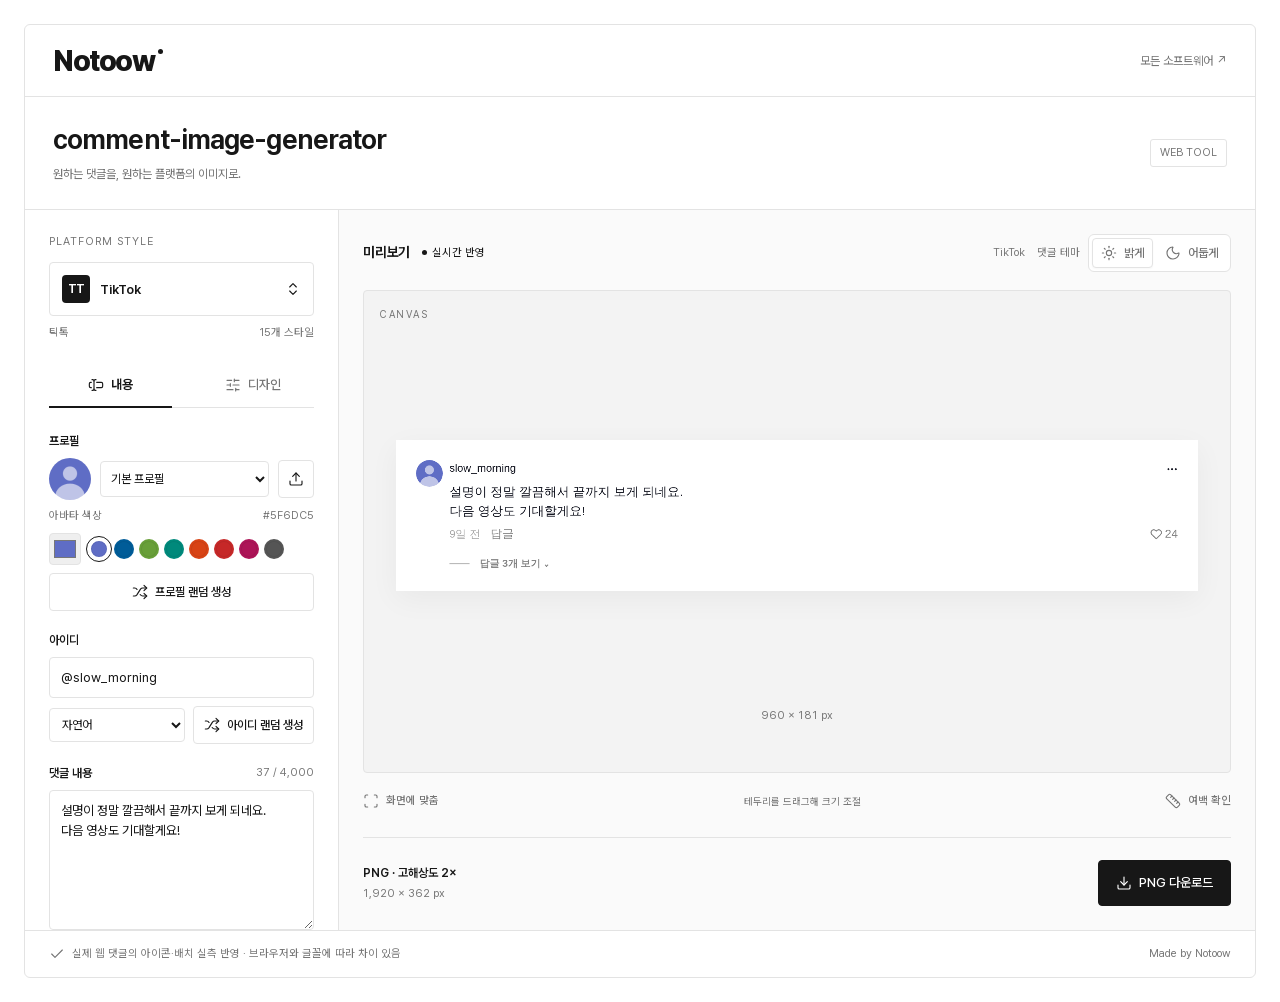
==== index.html @ 03298fcf "Square comment corners and stop reply thread tail" ====
<!doctype html>
<html lang="ko">
<head>
<meta charset="utf-8">
<meta name="viewport" content="width=device-width,initial-scale=1">
<meta name="description" content="유튜브, 인스타그램, 틱톡, Reddit, 바이두 티에바 등 15개 플랫폼 스타일로 댓글 이미지를 만들고 투명 PNG로 저장하세요.">
<meta name="theme-color" content="#ffffff">
<meta http-equiv="Content-Security-Policy" content="default-src 'self'; script-src 'self'; style-src 'self' 'unsafe-inline'; img-src 'self' data: blob:; font-src 'self'; connect-src 'self'; object-src 'none'; base-uri 'self'; form-action 'none'">
<title>comment-image-generator — Notoow 댓글 이미지 생성기</title>
<link rel="canonical" href="https://notoow.github.io/comment-image-generator/">
<meta property="og:type" content="website">
<meta property="og:site_name" content="Notoow">
<meta property="og:locale" content="ko_KR">
<meta property="og:title" content="Comment Image Generator — Notoow">
<meta property="og:description" content="15개 플랫폼 스타일의 댓글 이미지. 실시간 편집과 투명 PNG 저장.">
<meta property="og:url" content="https://notoow.github.io/comment-image-generator/">
<meta property="og:image" content="https://notoow.github.io/comment-image-generator/assets/og-image.png">
<meta property="og:image:width" content="1731">
<meta property="og:image:height" content="909">
<meta property="og:image:type" content="image/png">
<meta property="og:image:alt" content="Notoow Comment Image Generator — 댓글을 이미지로, 간편하게">
<meta name="twitter:card" content="summary_large_image">
<meta name="twitter:title" content="Comment Image Generator — Notoow">
<meta name="twitter:description" content="15개 플랫폼 스타일의 댓글 이미지. 실시간 편집과 투명 PNG 저장.">
<meta name="twitter:image" content="https://notoow.github.io/comment-image-generator/assets/og-image.png">
<link rel="icon" href="assets/favicon.png" type="image/png">
<link rel="preload" href="assets/PretendardVariable.woff2" as="font" type="font/woff2" crossorigin>
<link rel="stylesheet" href="styles.css?v=20261117-square-corners-reply-tail-v1">
<script src="assets/vendor/lucide-1.17.0.js" defer></script>
<script src="assets/vendor/html-to-image-1.11.13.js" defer></script>
<script src="native-icons.js?v=20261111-threaded-replies-v4" defer></script>
<script src="capture-icons.js?v=20261111-threaded-replies-v4" defer></script>
<script src="native-templates.js?v=20261117-square-corners-reply-tail-v1" defer></script>
<script src="random-generators.js?v=20261111-threaded-replies-v4" defer></script>
<script src="resize-controller.js?v=20261117-square-corners-reply-tail-v1" defer></script>
<script src="app.js?v=20261117-square-corners-reply-tail-v1" defer></script>
  <meta property="og:image:secure_url" content="https://notoow.github.io/comment-image-generator/assets/og-image.png">
</head>
<body>
<a class="skip-link" href="#editor-main">편집기로 이동</a>
<div id="comment-image-generator" aria-label="Notoow comment-image-generator">
  <section id="editor-main" aria-label="댓글 이미지 생성기">
    <div class="cs-app" aria-label="Notoow 워크스페이스 디자인">
      <header class="cs-top">
        <a class="cs-wordmark" href="https://notoow.com/ko/" aria-label="Notoow 홈페이지">Notoow</a>
        <a class="cs-software" href="https://notoow.com/ko/software/">모든 소프트웨어 ↗</a>
      </header>
      <div class="cs-project"><div><h1>comment-image-generator</h1><p>원하는 댓글을, 원하는 플랫폼의 이미지로.</p></div><span class="cs-badge">WEB TOOL</span></div>
      <div class="cs-work">
        <aside class="cs-controls" aria-label="댓글 편집 설정">
          <div class="cs-control-nav">
            <div class="cs-kicker">PLATFORM STYLE</div>
            <button type="button" class="cs-platform-select cursor-interaction" data-open-platform aria-haspopup="dialog"><span class="cs-selected-platform"><span class="cs-platform-symbol" data-selected-symbol>TT</span><span data-selected-name>TikTok</span></span><i data-lucide="chevrons-up-down" aria-hidden="true"></i></button>
            <div class="cs-platform-meta"><span data-selected-local>틱톡</span><span>15개 스타일</span></div>
            <div class="cs-tabs" role="group" aria-label="설정 종류"><button type="button" class="cursor-interaction" data-panel-button="content" aria-pressed="true"><i data-lucide="text-cursor-input" aria-hidden="true"></i>내용</button><button type="button" class="cursor-interaction" data-panel-button="design" aria-pressed="false"><i data-lucide="sliders-horizontal" aria-hidden="true"></i>디자인</button></div>
          </div>
          <div class="cs-control-body">
            <div class="cs-panel" data-panel="content">
              <div class="cs-field" data-avatar-field><span class="cs-field-title">프로필</span><div class="cs-avatar-row"><canvas class="cs-avatar-mini" width="84" height="84" aria-label="선택한 프로필"></canvas><select data-key="avatarMode" aria-label="프로필 스타일"><option value="default">기본 프로필</option><option value="random">랜덤 프로필</option><option value="initials">이니셜</option><option value="original">업로드한 사진</option><option value="mosaic">모자이크</option><option value="blur">블러</option></select><button type="button" class="cs-icon-button cursor-interaction" data-upload aria-label="프로필 사진 업로드"><i data-lucide="upload" aria-hidden="true"></i></button><input type="file" data-file accept="image/*" hidden></div><div class="cs-avatar-colors"><div class="cs-color-label"><label for="avatar-color">아바타 색상</label><span data-avatar-color-value>#5F6DC5</span></div><div class="cs-color-options"><input id="avatar-color" type="color" data-key="avatarColor" value="#5f6dc5" aria-label="아바타 색상 직접 선택"><div class="cs-color-swatches" role="group" aria-label="아바타 색상"><button type="button" data-avatar-color="#5f6dc5" style="--avatar-swatch:#5f6dc5" aria-label="보라 아바타" aria-pressed="false"></button><button type="button" data-avatar-color="#005c98" style="--avatar-swatch:#005c98" aria-label="파랑 아바타" aria-pressed="false"></button><button type="button" data-avatar-color="#689f38" style="--avatar-swatch:#689f38" aria-label="초록 아바타" aria-pressed="false"></button><button type="button" data-avatar-color="#00897b" style="--avatar-swatch:#00897b" aria-label="청록 아바타" aria-pressed="false"></button><button type="button" data-avatar-color="#d84315" style="--avatar-swatch:#d84315" aria-label="주황 아바타" aria-pressed="false"></button><button type="button" data-avatar-color="#c62828" style="--avatar-swatch:#c62828" aria-label="빨강 아바타" aria-pressed="false"></button><button type="button" data-avatar-color="#ad1457" style="--avatar-swatch:#ad1457" aria-label="분홍 아바타" aria-pressed="false"></button><button type="button" data-avatar-color="#555555" style="--avatar-swatch:#555555" aria-label="회색 아바타" aria-pressed="false"></button></div></div><label class="cs-field" data-initials-field hidden><span class="cs-field-title">이니셜</span><input data-key="avatarText" value="KS" maxlength="3" autocomplete="off" aria-label="아바타 이니셜"></label></div><button type="button" class="cs-generate-button cursor-interaction" data-random-avatar><i data-lucide="shuffle" aria-hidden="true"></i>프로필 랜덤 생성</button></div>
              <div class="cs-field"><label class="cs-field-title" for="comment-handle">아이디</label><input id="comment-handle" data-key="handle" value="@slow_morning" maxlength="60" autocomplete="off"><div class="cs-name-generator"><select data-key="nameStyle" aria-label="랜덤 아이디 종류"><option value="color">색상</option><option value="food">음식</option><option value="phrase" selected>자연어</option><option value="alphabet">알파벳 조합</option></select><button type="button" class="cs-generate-button cursor-interaction" data-random-name><i data-lucide="shuffle" aria-hidden="true"></i>아이디 랜덤 생성</button></div></div>
              <label class="cs-field cs-text-field"><span class="cs-field-title">댓글 내용 <output data-count>0 / 4,000</output></span><textarea data-key="text" rows="4" maxlength="4000" spellcheck="false">설명이 정말 깔끔해서 끝까지 보게 되네요.
다음 영상도 기대할게요!</textarea></label>
              <section class="cs-field" data-replies-editor hidden aria-label="답글 목록"><div class="cs-field-title cs-replies-heading"><span>대댓글 <small data-reply-count>0 / 20</small></span><button type="button" data-add-reply>+ 답글 추가</button></div><p class="cs-reply-empty" data-reply-empty>대댓글이 없습니다. 필요하면 답글을 추가하세요.</p><div data-reply-list></div></section>
              <details class="cs-field cs-visibility-editor" data-visibility-editor hidden aria-label="캔버스 요소 표시 설정"><summary class="cs-field-title">요소 가시성</summary><p class="cs-help">요소별로 미리보기와 저장 이미지의 표시 여부를 설정합니다.</p><div class="cs-visibility-list" data-visibility-list></div></details>
              <label class="cs-field" data-youtube-only hidden><span class="cs-field-title">유튜브 긴 댓글</span><select data-key="youtubeMode" aria-label="유튜브 댓글 펼침 상태"><option value="collapsed">접힌 상태 · 4줄</option><option value="expanded">펼친 상태</option></select><span class="cs-help">미리보기의 자세히 알아보기·간략히를 눌러도 바뀝니다.</span></label>
              <label class="cs-field" data-tieba-only hidden><span class="cs-field-title">바이두 댓글 형태</span><select data-key="tiebaMode" aria-label="바이두 댓글 형태"><option value="floor">본문 댓글 · 楼层</option><option value="nested">대댓글 · 楼中楼</option></select></label>
              <label class="cs-field" data-region-field hidden><span class="cs-field-title">지역 · IP 위치 (선택)</span><input data-key="region" value="" maxlength="20" placeholder="예: 安徽" autocomplete="off"></label>
              <div class="cs-field cs-date-field"><label class="cs-field-title" for="comment-date">작성 시점 <output data-date-value>9일 전</output></label><input id="comment-date" data-key="date" value="9일 전" maxlength="30" autocomplete="off"><input data-date-slider type="range" min="0" max="74" step="1" value="32" aria-label="작성 시점 선택" aria-valuetext="9일 전"><div class="cs-help cs-date-labels"><span>방금</span><span>시간 · 일 · 개월 · 년</span><span>10년 전</span></div></div>
              <div class="cs-pair" data-reaction-fields><label class="cs-field" data-likes-field><span class="cs-field-title" data-likes-label>좋아요</span><input data-key="likes" type="number" value="24" min="0" max="99999"></label><label class="cs-field" data-replies-field><span class="cs-field-title">답글</span><input data-key="replies" type="number" value="3" min="0" max="99999"></label></div>
              <label class="cs-field" data-board-field hidden><span class="cs-field-title">글 번호</span><input data-key="postNumber" type="number" value="123456" min="1" max="999999999"></label>
              <label class="cs-field" data-futaba-only hidden><span class="cs-field-title">답글 순번</span><input data-key="replyIndex" type="number" value="1" min="1" max="999999"></label>
              <label class="cs-field" data-fivech-only hidden><span class="cs-field-title">5ch 작성자 ID</span><input data-key="boardId" value="aB3cD4eF0" maxlength="30" autocomplete="off"></label>
            </div>
            <div class="cs-panel" data-panel="design" hidden>

              <div class="cs-field cs-opacity-field"><label class="cs-field"><span class="cs-field-title">배경 불투명도 <output data-opacity>100%</output></span><input data-key="opacity" type="range" min="0" max="100" value="100"></label><label class="cs-check">투명 배경<input data-transparent type="checkbox"></label></div>
              <div class="cs-pair"><label class="cs-field"><span class="cs-field-title">이미지 너비</span><input data-key="width" type="number" min="240" max="1600" step="1" value="960"></label><label class="cs-field"><span class="cs-field-title">글자 크기</span><select data-key="font"><option value="12">12 px</option><option value="14" selected>14 px</option><option value="16">16 px</option><option value="20">20 px</option><option value="24">24 px</option><option value="28">28 px</option><option value="32">32 px</option></select></label></div>
              <div class="cs-height-control"><label class="cs-field"><span class="cs-field-title">이미지 높이</span><input data-key="height" type="number" min="64" max="8000" step="1" placeholder="자동" aria-label="이미지 높이"></label><button type="button" data-auto-height>높이 자동</button></div><div class="cs-spacing"><label class="cs-field"><span class="cs-field-title">위·아래 여백 <output data-padding>24 px</output></span><input data-key="padding" type="range" min="16" max="48" step="4" value="24"></label><span class="cs-help">위와 아래에 같은 여백을 적용합니다.</span><label class="cs-field"><span class="cs-field-title">좌·우 여백 <output data-horizontal>24 px</output></span><input data-key="horizontal" type="range" min="16" max="64" step="4" value="24"></label></div>
              <div class="cs-field cs-radius-editor"><div class="cs-radius-heading"><span class="cs-field-title">모서리 반지름</span><button type="button" class="cs-radius-link" data-radius-link aria-pressed="true" aria-label="모서리 반지름 연결" title="네 모서리 값을 함께 조절"><svg viewBox="0 0 24 24" aria-hidden="true"><path d="M10 13a5 5 0 0 0 7.07 0l3-3a5 5 0 0 0-7.07-7.07l-1.72 1.72"/><path d="M14 11a5 5 0 0 0-7.07 0l-3 3a5 5 0 0 0 7.07 7.07l1.71-1.71"/></svg><span data-radius-link-label>연결됨</span></button></div><div class="cs-radius-grid"><label><span>왼쪽 위</span><div><input type="number" min="0" max="160" step="1" value="0" data-radius-corner="tl" aria-label="왼쪽 위 반지름"><span>px</span></div></label><label><span>오른쪽 위</span><div><input type="number" min="0" max="160" step="1" value="0" data-radius-corner="tr" aria-label="오른쪽 위 반지름"><span>px</span></div></label><label><span>왼쪽 아래</span><div><input type="number" min="0" max="160" step="1" value="0" data-radius-corner="bl" aria-label="왼쪽 아래 반지름"><span>px</span></div></label><label><span>오른쪽 아래</span><div><input type="number" min="0" max="160" step="1" value="0" data-radius-corner="br" aria-label="오른쪽 아래 반지름"><span>px</span></div></label></div><p class="cs-help">캔버스 크기를 바꿔도 반지름은 픽셀 값으로 유지됩니다. 모서리 점을 드래그해도 조절할 수 있습니다.</p></div>
            </div>
          </div>
        </aside>
        <section class="cs-preview" aria-label="이미지 미리보기">
          <div class="cs-preview-heading"><div><h2>미리보기</h2><span class="cs-live">실시간 반영</span></div><div class="cs-preview-tools"><span class="cs-platform-name">TikTok</span><div class="cs-canvas-theme"><span>댓글 테마</span><div class="cs-segment" role="group" aria-label="이미지 테마"><button type="button" class="cursor-interaction" data-theme="light" aria-pressed="true"><i data-lucide="sun" aria-hidden="true"></i>밝게</button><button type="button" class="cursor-interaction" data-theme="dark" aria-pressed="false"><i data-lucide="moon" aria-hidden="true"></i>어둡게</button></div></div></div></div>
          <div class="cs-stage"><span class="cs-stage-label">CANVAS</span><div class="cs-resize-area"><div class="cs-resize-origin" hidden></div><div class="cs-resize-frame" role="group" aria-label="댓글 이미지 크기 조절"><div class="cs-image-wrap"><canvas class="cs-image" aria-label="편집한 댓글 이미지">댓글 이미지 미리보기</canvas><div class="cs-live-comment" hidden></div></div><button type="button" class="cs-resize-handle" data-resize="n" aria-label="위쪽 테두리 크기 조절" title="드래그 또는 방향키로 조절"></button><button type="button" class="cs-resize-handle" data-resize="e" aria-label="오른쪽 테두리 크기 조절" title="드래그 또는 방향키로 조절"></button><button type="button" class="cs-resize-handle" data-resize="s" aria-label="아래쪽 테두리 크기 조절" title="드래그 또는 방향키로 조절"></button><button type="button" class="cs-resize-handle" data-resize="w" aria-label="왼쪽 테두리 크기 조절" title="드래그 또는 방향키로 조절"></button><button type="button" class="cs-resize-handle" data-resize="nw" aria-label="왼쪽 위 테두리 크기 조절" title="드래그 또는 방향키로 조절"></button><button type="button" class="cs-resize-handle" data-resize="ne" aria-label="오른쪽 위 테두리 크기 조절" title="드래그 또는 방향키로 조절"></button><button type="button" class="cs-resize-handle" data-resize="se" aria-label="오른쪽 아래 테두리 크기 조절" title="드래그 또는 방향키로 조절"></button><button type="button" class="cs-resize-handle" data-resize="sw" aria-label="왼쪽 아래 테두리 크기 조절" title="드래그 또는 방향키로 조절"></button><button type="button" class="cs-radius-handle" data-radius-handle="tl" aria-label="왼쪽 위 반지름 드래그"></button><button type="button" class="cs-radius-handle" data-radius-handle="tr" aria-label="오른쪽 위 반지름 드래그"></button><button type="button" class="cs-radius-handle" data-radius-handle="br" aria-label="오른쪽 아래 반지름 드래그"></button><button type="button" class="cs-radius-handle" data-radius-handle="bl" aria-label="왼쪽 아래 반지름 드래그"></button><div class="cs-comment-menu" role="menu" aria-label="댓글 이미지 작업" hidden><button type="button" role="menuitem" data-comment-edit>댓글 내용 편집</button><button type="button" role="menuitem" data-comment-copy>텍스트 복사</button></div><output class="cs-resize-tooltip" aria-live="off"></output></div></div><span class="cs-dimension"><span data-size>960 × 220 px</span></span></div>
          <div class="cs-under-preview"><button type="button" class="cs-guide-toggle" data-fit><i data-lucide="scan" aria-hidden="true"></i>화면에 맞춤</button><span class="cs-resize-hint">테두리를 드래그해 크기 조절</span><button type="button" class="cs-guide-toggle cursor-interaction" data-guide aria-pressed="false"><i data-lucide="ruler" aria-hidden="true"></i>여백 확인</button></div>
          <div class="cs-export"><div><h3>PNG · 고해상도 2×</h3><p data-export-size>1,920 × 440 px</p><button type="button" class="cs-download-fallback" data-show-export hidden>저장용 이미지 보기</button></div><button type="button" class="cs-download cursor-interaction" data-download><i data-lucide="download" aria-hidden="true"></i>PNG 다운로드</button></div>
        </section>
      </div>
      <footer class="cs-bottom"><span class="cs-status" role="status" aria-live="polite"><i data-lucide="check" aria-hidden="true"></i><span data-status>내용을 바꾸면 미리보기에 바로 반영됩니다.</span></span><span>Made by Notoow</span></footer>
      <dialog class="cs-save-dialog" aria-label="PNG 이미지 저장"><div class="cs-save-heading"><h2>PNG 이미지 저장</h2><button type="button" class="cs-icon-button cursor-interaction" data-close-save aria-label="저장 창 닫기"><i data-lucide="x" aria-hidden="true"></i></button></div><img data-save-image alt="저장할 댓글 PNG 이미지"><p>이미지를 우클릭하거나 길게 눌러 저장하세요.</p></dialog>
      <dialog class="cs-platform-dialog" aria-label="플랫폼 스타일 선택"><div class="cs-save-heading"><h2>플랫폼 스타일 선택</h2><button type="button" class="cs-icon-button cursor-interaction" data-close-platform aria-label="플랫폼 선택 닫기"><i data-lucide="x" aria-hidden="true"></i></button></div><div class="cs-platform-groups" data-platform-groups></div></dialog>
    </div>
  </section>
</div>
</body>
</html>
---- styles.css ----
@font-face{font-family:"Pretendard Variable";font-style:normal;font-weight:100 900;font-display:swap;src:url("assets/PretendardVariable.woff2") format("woff2")}
*{box-sizing:border-box}html{color-scheme:light}body{margin:0;padding:24px;background:#fff;font-family:"Pretendard Variable",sans-serif}#comment-image-generator{max-width:1440px;margin:0 auto}button,a,select,input[type=range],input[type=checkbox]{cursor:pointer}button:disabled{cursor:not-allowed}a{color:inherit}button:focus-visible,a:focus-visible,input:focus-visible,select:focus-visible,textarea:focus-visible{outline:2px solid #171717;outline-offset:3px}.skip-link{position:absolute;left:24px;top:-100px;background:#171717;color:#fff;padding:12px;z-index:100}.skip-link:focus{top:12px}

#comment-image-generator .cs-app{color-scheme:light;--cs-bg:#fff;--cs-ink:#171717;--cs-muted:#757575;--cs-line:#e3e3e3;--cs-soft:#fafafa;--cs-stage:#f3f3f3;--cs-dot:#dedede;--cs-accent:#171717;--cs-tint:#f1f1f1;--cs-on-accent:#fff;--cs-radius:4px;--cs-pad:24px;font-family:"Pretendard Variable",Pretendard,"Segoe UI","Malgun Gothic",sans-serif;font-size:13px;line-height:1.5;color:var(--cs-ink);background:var(--cs-bg);border:1px solid var(--cs-line);border-radius:6px;overflow:clip;isolation:isolate}
#comment-image-generator .cs-app *{box-sizing:border-box}
#comment-image-generator .cs-app{display:flex;flex-direction:column;min-height:920px}
#comment-image-generator .cs-app{--cs-check-a:#e7e7e7;--cs-check-b:#f8f8f8}
#comment-image-generator .cs-app[data-image-theme=dark]{--cs-check-a:#303030;--cs-check-b:#3b3b3b}
#comment-image-generator .cs-app .cs-work{flex:1}
#comment-image-generator .cs-app [hidden]{display:none!important}
#comment-image-generator .cs-app button,#comment-image-generator .cs-app input,#comment-image-generator .cs-app select,#comment-image-generator .cs-app textarea{font:inherit;color:inherit}
#comment-image-generator .cs-app button{display:inline-flex;align-items:center;justify-content:center;gap:7px;white-space:nowrap;border:1px solid var(--cs-line);background:var(--cs-bg);border-radius:4px;padding:8px 12px;min-height:36px;font-weight:500}
#comment-image-generator .cs-app button:hover{background:var(--cs-soft)}
#comment-image-generator .cs-app button:disabled{opacity:.45}
#comment-image-generator .cs-app h1,#comment-image-generator .cs-app h2,#comment-image-generator .cs-app h3,#comment-image-generator .cs-app p{margin:0}
#comment-image-generator .cs-app h1{font-size:18px;letter-spacing:-.7px;font-weight:650}
#comment-image-generator .cs-app h2{font-size:14px;font-weight:650;letter-spacing:-.25px}
#comment-image-generator .cs-app h3{font-size:13px;font-weight:600}
#comment-image-generator .cs-app svg{width:16px;height:16px;flex:none;stroke-width:1.7}
#comment-image-generator .cs-app input:not([type=range]):not([type=checkbox]):not([type=file]):not([type=color]),#comment-image-generator .cs-app select,#comment-image-generator .cs-app textarea{width:100%;min-width:0;border:1px solid var(--cs-line);border-radius:4px;background:var(--cs-bg);padding:10px 11px;line-height:1.5}
#comment-image-generator .cs-app textarea{resize:vertical;min-height:140px;display:block}
#comment-image-generator .cs-app input[type=range]{width:100%;margin:0;accent-color:var(--cs-accent)}
#comment-image-generator .cs-app input[type=checkbox]{accent-color:var(--cs-accent);width:16px;height:16px;margin:0}
#comment-image-generator .cs-top{padding:21px 28px;display:flex;align-items:center;justify-content:space-between;gap:18px;border-bottom:1px solid var(--cs-line)}
#comment-image-generator .cs-wordmark{font-size:29px;line-height:1;font-weight:820;letter-spacing:-1.5px}
#comment-image-generator .cs-wordmark:after{content:"";display:inline-block;width:5px;height:5px;background:#171717;border-radius:50%;vertical-align:top;margin:3px 0 0 4px}
#comment-image-generator .cs-software{display:flex;align-items:center;gap:7px;color:var(--cs-muted);font-size:12px;margin-right:75px}
#comment-image-generator .cs-project{padding:26px 28px;border-bottom:1px solid var(--cs-line);display:flex;align-items:center;justify-content:space-between;gap:20px}
#comment-image-generator .cs-project>div{min-width:0}
#comment-image-generator .cs-app .cs-project h1{font-size:27px;font-weight:650;line-height:1.25;letter-spacing:-.9px;overflow-wrap:anywhere}
#comment-image-generator .cs-project p{color:var(--cs-muted);font-size:12px;margin-top:8px}
#comment-image-generator .cs-project .cs-badge{padding:5px 9px;border:1px solid var(--cs-line);font-size:11px;border-radius:3px;white-space:nowrap;color:var(--cs-muted)}
#comment-image-generator .cs-brand{display:flex;align-items:center;gap:12px}
#comment-image-generator .cs-mark{width:37px;height:37px;background:var(--cs-accent);color:var(--cs-on-accent);border-radius:11px;display:grid;place-items:center}
#comment-image-generator .cs-mark svg{width:22px;height:22px}
#comment-image-generator .cs-top p{font-size:11px;color:var(--cs-muted);margin-top:2px;letter-spacing:1.5px}
#comment-image-generator .cs-version{font-size:11px;color:var(--cs-muted);padding:4px 8px;border:1px solid var(--cs-line);border-radius:5px;margin-right:74px;white-space:nowrap}
#comment-image-generator .cs-work{display:grid;grid-template-columns:314px minmax(0,1fr);min-height:722px}
#comment-image-generator .cs-controls{padding:var(--cs-pad);border-right:1px solid var(--cs-line);min-width:0}
#comment-image-generator .cs-kicker{display:flex;align-items:center;gap:8px;font-size:11px;letter-spacing:1px;color:var(--cs-muted);margin-bottom:12px}
#comment-image-generator .cs-app .cs-platform-select{width:100%;justify-content:space-between;padding:12px;gap:10px;min-height:50px}
#comment-image-generator .cs-selected-platform{display:flex;align-items:center;gap:10px;font-size:13px;font-weight:600}
#comment-image-generator .cs-platform-symbol{display:grid;place-items:center;min-width:28px;height:28px;background:#171717;color:#fff;border-radius:4px;font-size:12px;font-weight:650;letter-spacing:-.5px}
#comment-image-generator .cs-platform-meta{display:flex;align-items:center;justify-content:space-between;margin-top:9px;font-size:11px;color:var(--cs-muted)}
#comment-image-generator .cs-platform-dialog{width:690px;max-width:calc(100% - 32px);padding:24px;border:1px solid var(--cs-line);border-radius:8px;background:#fff;color:#171717;box-shadow:0 20px 80px #0002}
#comment-image-generator .cs-platform-dialog::backdrop{background:#0005}
#comment-image-generator .cs-platform-dialog .cs-save-heading{margin-bottom:16px}
#comment-image-generator .cs-platform-groups{display:grid;gap:18px}
#comment-image-generator .cs-platform-group h3{font-size:11px;letter-spacing:.5px;color:var(--cs-muted);margin-bottom:8px}
#comment-image-generator .cs-platform-grid{display:grid;grid-template-columns:repeat(3,minmax(0,1fr));gap:6px}
#comment-image-generator .cs-app .cs-platform-grid button{justify-content:start;white-space:normal;text-align:left;min-height:43px;padding:8px 11px;gap:9px}
#comment-image-generator .cs-app .cs-platform-grid button[aria-pressed=true]{background:#171717;border-color:#171717;color:#fff}
#comment-image-generator .cs-platform-grid button small{font-size:10px;opacity:.65;font-weight:400;display:block}
#comment-image-generator .cs-platform-grid button span{min-width:0}
#comment-image-generator .cs-platform-grid button .cs-platform-symbol{width:26px;min-width:26px;flex:none;background:#f0f0f0;color:#171717;font-size:11px;white-space:nowrap}
#comment-image-generator .cs-platform-grid button[aria-pressed=true] .cs-platform-symbol{background:#fff;color:#171717}
#comment-image-generator .cs-dc{font-weight:750;font-size:12px;letter-spacing:-1px}
#comment-image-generator .cs-tabs{display:grid;grid-template-columns:1fr 1fr;border-bottom:1px solid var(--cs-line);margin-top:24px;margin-bottom:24px;gap:20px}
#comment-image-generator .cs-tabs button{border:0;border-radius:0;border-bottom:2px solid transparent;margin-bottom:-1px;background:transparent;color:var(--cs-muted);padding:9px 8px 12px}
#comment-image-generator .cs-tabs button[aria-pressed=true]{border-bottom-color:var(--cs-accent);color:var(--cs-accent);font-weight:650}
#comment-image-generator .cs-panel{display:grid;gap:20px;align-content:start}
#comment-image-generator .cs-field{display:grid;gap:8px;min-width:0}
#comment-image-generator .cs-field-title{font-size:12px;font-weight:600;display:flex;align-items:center;justify-content:space-between;gap:8px}
#comment-image-generator .cs-date-labels{display:flex;justify-content:space-between;gap:8px;font-size:10px;line-height:1.4;color:#929292}
#comment-image-generator .cs-field-title output,#comment-image-generator .cs-field-title small{font-weight:400;font-size:11px;color:var(--cs-muted);font-variant-numeric:tabular-nums}
#comment-image-generator .cs-avatar-row{display:grid;grid-template-columns:42px minmax(0,1fr) 36px;align-items:center;gap:9px}
#comment-image-generator .cs-avatar-mini{width:42px;height:42px;border-radius:50%;display:block;background:var(--cs-soft)}
#comment-image-generator .cs-app .cs-icon-button{padding:0;width:36px;min-width:36px;height:38px}
#comment-image-generator .cs-app .cs-avatar-row select{padding:9px 6px;font-size:12px}
#comment-image-generator .cs-inline-input{display:flex;gap:8px;align-items:center}
#comment-image-generator .cs-name-generator{display:grid;grid-template-columns:minmax(0,1fr) auto;gap:8px;align-items:center}
#comment-image-generator .cs-app .cs-generate-button{font-size:12px;min-height:38px;padding:8px 10px}
#comment-image-generator .cs-name-generator select{padding:8px;font-size:12px}
#comment-image-generator .cs-pair{display:grid;grid-template-columns:1fr 1fr;gap:12px}
#comment-image-generator .cs-help{font-size:11px;color:var(--cs-muted);line-height:1.6}
#comment-image-generator .cs-segment{display:grid;grid-template-columns:1fr 1fr;gap:5px;padding:4px;background:var(--cs-soft);border-radius:8px}
#comment-image-generator .cs-segment button{border-color:transparent;background:transparent;padding:6px 8px;min-height:33px;font-size:12px}
#comment-image-generator .cs-segment button[aria-pressed=true]{background:var(--cs-bg);border-color:var(--cs-line);box-shadow:0 1px 2px #00000008}
#comment-image-generator .cs-check{display:flex;align-items:center;justify-content:space-between;gap:12px;font-size:12px}
#comment-image-generator .cs-spacing{border-top:1px solid var(--cs-line);padding-top:20px;display:grid;gap:12px}
#comment-image-generator .cs-preview{padding:var(--cs-pad);background:var(--cs-soft);min-width:0;display:flex;flex-direction:column}
#comment-image-generator .cs-preview-heading{display:flex;align-items:center;justify-content:space-between;gap:12px;margin-bottom:18px}
#comment-image-generator .cs-preview-heading>div{display:flex;align-items:center;gap:12px}
#comment-image-generator .cs-live{font-size:11px;color:var(--cs-accent);display:flex;align-items:center;gap:5px}
#comment-image-generator .cs-live:before{content:"";width:5px;height:5px;border-radius:50%;background:var(--cs-accent)}
#comment-image-generator .cs-platform-name{color:var(--cs-muted);font-size:11px}
#comment-image-generator .cs-stage{position:relative;flex:1;min-height:437px;background-color:var(--cs-stage);border:1px solid var(--cs-line);border-radius:var(--cs-radius);padding:48px 24px;display:flex;flex-direction:column;justify-content:center;gap:16px}
#comment-image-generator .cs-stage-label{position:absolute;top:16px;left:16px;color:var(--cs-muted);font-size:10px;letter-spacing:1.7px}
#comment-image-generator .cs-image-wrap{width:100%;box-shadow:0 8px 28px #0000000c;background-color:var(--cs-check-a);background-image:conic-gradient(var(--cs-check-b) 25%,transparent 0 50%,var(--cs-check-b) 0 75%,transparent 0);background-size:12px 12px;border-radius:2px;overflow:hidden}
#comment-image-generator .cs-image{display:block;width:100%;height:auto}
#comment-image-generator .cs-resize-area{position:relative;width:100%;display:flex;justify-content:center;min-width:0}
#comment-image-generator .cs-resize-frame{position:relative;flex:none;z-index:3}
#comment-image-generator .cs-resize-frame .cs-image-wrap{height:100%;position:relative}
#comment-image-generator .cs-resize-frame:after{content:"";position:absolute;inset:-1px;border:1px solid #171717;box-shadow:inset 0 0 0 1px #fff8;pointer-events:none;opacity:0}
#comment-image-generator .cs-live-comment{position:absolute;left:0;top:0;transform-origin:0 0;pointer-events:none}
#comment-image-generator .cs-live-comment[data-interactive=true]{pointer-events:auto}
#comment-image-generator .cs-preview-tools{display:flex;align-items:center;gap:16px;flex-wrap:wrap;justify-content:flex-end}
#comment-image-generator .cs-canvas-theme{display:flex;align-items:center;gap:8px;font-size:11px;color:var(--cs-muted)}
#comment-image-generator .cs-canvas-theme .cs-segment{display:flex;padding:3px;gap:3px;border:1px solid var(--cs-line);border-radius:6px;background:var(--cs-bg)}
#comment-image-generator .cs-canvas-theme .cs-segment button{min-height:30px;padding:4px 8px}
#comment-image-generator .cs-preview-heading{flex-wrap:wrap}
#comment-image-generator .cs-color-label{display:flex;justify-content:space-between;align-items:center;font-size:11px;color:var(--cs-muted)}
#comment-image-generator .cs-avatar-colors{display:grid;gap:8px}
#comment-image-generator .cs-color-options{display:flex;gap:8px;align-items:center}
#comment-image-generator .cs-app input[type=color]{width:32px;height:32px;min-width:32px;padding:2px;border:1px solid var(--cs-line);border-radius:4px;cursor:pointer}
#comment-image-generator .cs-color-swatches{display:flex;gap:5px;flex-wrap:wrap}
#comment-image-generator .cs-app [data-avatar-color]{width:20px;height:20px;min-width:20px;min-height:20px;padding:0;border:2px solid transparent;border-radius:50%;background:var(--avatar-swatch);box-shadow:inset 0 0 0 1px #0001}
#comment-image-generator .cs-app [data-avatar-color]:hover{background:var(--avatar-swatch);outline:1px solid #777;outline-offset:2px}
#comment-image-generator .cs-app [data-avatar-color][aria-pressed=true]{outline:1px solid #171717;outline-offset:2px;border-color:#fff}
#comment-image-generator .cs-comment-menu{position:absolute;width:190px;padding:6px;background:var(--cs-bg);border:1px solid var(--cs-line);border-radius:10px;box-shadow:0 4px 20px #0002;z-index:10}
#comment-image-generator .cs-app .cs-comment-menu button{display:block;width:100%;text-align:left;border:0;background:transparent;border-radius:5px;padding:10px;font-size:13px}
#comment-image-generator .cs-app .cs-comment-menu button:hover{background:#f2f2f2}
@media(max-width:650px){#comment-image-generator .cs-preview-tools{gap:8px}#comment-image-generator .cs-canvas-theme .cs-segment button{min-height:36px}#comment-image-generator .cs-canvas-theme>span{display:none}}
#comment-image-generator .cs-app .cs-resize-handle{position:absolute;display:block;min-width:0;min-height:0;padding:0;border:0;border-radius:0;background:transparent;touch-action:none;z-index:5}
#comment-image-generator .cs-app .cs-resize-handle:hover{background:transparent}
/* Keep focus on the grip marker, never around the full edge hit area. */
#comment-image-generator .cs-app .cs-resize-handle:focus{outline:none}
#comment-image-generator .cs-app .cs-resize-handle:focus-visible:after{outline:2px solid #171717;outline-offset:2px}
#comment-image-generator .cs-resize-handle:after{content:"";display:block;position:absolute;width:8px;height:8px;left:50%;top:50%;transform:translate(-50%,-50%);border:1px solid #171717;background:#fff;opacity:0}
#comment-image-generator .cs-resize-handle[data-resize=n],#comment-image-generator .cs-resize-handle[data-resize=s]{left:10px;width:calc(100% - 20px);height:16px;cursor:ns-resize}
#comment-image-generator .cs-resize-handle[data-resize=n]{top:-8px}
#comment-image-generator .cs-resize-handle[data-resize=s]{bottom:-8px}
#comment-image-generator .cs-resize-handle[data-resize=e],#comment-image-generator .cs-resize-handle[data-resize=w]{top:10px;height:calc(100% - 20px);width:16px;cursor:ew-resize}
#comment-image-generator .cs-resize-handle[data-resize=e]{right:-8px}
#comment-image-generator .cs-resize-handle[data-resize=w]{left:-8px}
#comment-image-generator .cs-resize-handle[data-resize=nw],#comment-image-generator .cs-resize-handle[data-resize=ne],#comment-image-generator .cs-resize-handle[data-resize=sw],#comment-image-generator .cs-resize-handle[data-resize=se]{width:20px;height:20px}
#comment-image-generator .cs-resize-handle[data-resize=nw]{left:-10px;top:-10px;cursor:nwse-resize}
#comment-image-generator .cs-resize-handle[data-resize=ne]{right:-10px;top:-10px;cursor:nesw-resize}
#comment-image-generator .cs-resize-handle[data-resize=sw]{left:-10px;bottom:-10px;cursor:nesw-resize}
#comment-image-generator .cs-resize-handle[data-resize=se]{right:-10px;bottom:-10px;cursor:nwse-resize}
#comment-image-generator .cs-resize-tooltip{position:absolute;right:0;top:-36px;padding:5px 9px;background:#171717;color:#fff;border-radius:4px;font-size:12px;line-height:18px;font-variant-numeric:tabular-nums;white-space:nowrap;pointer-events:none;opacity:0;z-index:6}
#comment-image-generator .cs-resize-frame:hover:after,#comment-image-generator .cs-resize-frame:focus-within:after,#comment-image-generator .cs-resize-frame[data-resizing=true]:after,#comment-image-generator .cs-resize-frame:hover .cs-resize-handle:after,#comment-image-generator .cs-resize-frame:focus-within .cs-resize-handle:after,#comment-image-generator .cs-resize-frame[data-resizing=true] .cs-resize-handle:after,#comment-image-generator .cs-resize-frame:hover .cs-resize-tooltip,#comment-image-generator .cs-resize-frame:focus-within .cs-resize-tooltip,#comment-image-generator .cs-resize-frame[data-resizing=true] .cs-resize-tooltip{opacity:1}
#comment-image-generator .cs-resize-origin{position:fixed;border:1px dashed #888;pointer-events:none;z-index:2}
#comment-image-generator .cs-resize-hint{font-size:10px;overflow-wrap:anywhere}
#comment-image-generator .cs-height-control{display:grid;grid-template-columns:minmax(0,1fr) auto;gap:10px;align-items:end}
@media(pointer:coarse){#comment-image-generator .cs-resize-handle:after{opacity:1;width:10px;height:10px}#comment-image-generator .cs-app .cs-resize-handle{touch-action:none}}
#comment-image-generator .cs-dimension{font-size:11px;color:var(--cs-muted);display:flex;gap:6px;justify-content:center;align-items:center;font-variant-numeric:tabular-nums}
#comment-image-generator .cs-under-preview{display:flex;align-items:center;justify-content:space-between;gap:12px;margin-top:14px;color:var(--cs-muted);font-size:11px}
#comment-image-generator .cs-under-preview span{display:flex;gap:6px;align-items:center}
#comment-image-generator .cs-app .cs-guide-toggle{border:0;background:transparent;font-size:11px;min-height:28px;padding:0;color:var(--cs-muted)}
#comment-image-generator .cs-app .cs-guide-toggle[aria-pressed=true]{color:var(--cs-accent)}
#comment-image-generator .cs-export{display:flex;align-items:center;justify-content:space-between;gap:16px;padding-top:22px;margin-top:22px;border-top:1px solid var(--cs-line)}
#comment-image-generator .cs-export h3{font-size:12px;margin-bottom:4px}
#comment-image-generator .cs-export p{font-size:11px;color:var(--cs-muted);font-variant-numeric:tabular-nums}
#comment-image-generator .cs-app .cs-download{background:var(--cs-accent);color:var(--cs-on-accent);border-color:var(--cs-accent);padding:12px 17px;min-height:44px}
#comment-image-generator .cs-app .cs-download:hover{background:var(--cs-accent);color:var(--cs-on-accent);filter:brightness(.96)}
#comment-image-generator .cs-bottom{padding:15px 24px;border-top:1px solid var(--cs-line);display:flex;gap:10px;align-items:center;justify-content:space-between;font-size:11px;color:var(--cs-muted)}
#comment-image-generator .cs-bottom span{display:flex;align-items:center;gap:7px}
#comment-image-generator .cs-status{max-width:74%;overflow-wrap:anywhere}
#comment-image-generator .cs-save-dialog{width:640px;max-width:calc(100% - 32px);padding:24px;border:1px solid var(--cs-line);border-radius:14px;color:var(--cs-ink);background:var(--cs-bg);box-shadow:0 20px 80px #00000026}
#comment-image-generator .cs-save-dialog::backdrop{background:#0005}
#comment-image-generator .cs-save-heading{display:flex;align-items:center;justify-content:space-between;gap:12px;margin-bottom:20px}
#comment-image-generator .cs-save-dialog img{display:block;width:100%;max-height:420px;object-fit:contain;background-color:var(--cs-check-a);background-image:conic-gradient(var(--cs-check-b) 25%,transparent 0 50%,var(--cs-check-b) 0 75%,transparent 0);background-size:12px 12px;border:1px solid var(--cs-line)}
#comment-image-generator .cs-save-dialog p{margin-top:16px;color:var(--cs-muted);font-size:12px}
@media(pointer:coarse){#comment-image-generator .cs-app input:not([type=range]),#comment-image-generator .cs-app select,#comment-image-generator .cs-app textarea{font-size:16px!important}#comment-image-generator .cs-app button{min-height:44px}#comment-image-generator .cs-app .cs-guide-toggle{min-height:44px}#comment-image-generator .cs-avatar-row{grid-template-columns:42px minmax(0,1fr) 44px}#comment-image-generator .cs-app .cs-icon-button{width:44px;min-width:44px}}
@media(max-width:650px){#comment-image-generator .cs-software{display:none}#comment-image-generator .cs-project{padding:24px 20px}#comment-image-generator .cs-project .cs-badge{display:none}#comment-image-generator .cs-app .cs-project h1{font-size:24px}#comment-image-generator .cs-platform-dialog{padding:16px}#comment-image-generator .cs-platform-grid{grid-template-columns:repeat(2,minmax(0,1fr))}#comment-image-generator .cs-platform-grid button{padding:8px;font-size:12px}#comment-image-generator .cs-platform-grid button small{font-size:10px}}
#comment-image-generator .cs-wordmark{text-decoration:none;color:#171717}#comment-image-generator .cs-software{margin-right:0;text-decoration:none}#comment-image-generator .cs-software:hover{text-decoration:underline}#comment-image-generator .cs-app{min-height:860px}#comment-image-generator .cs-work{min-height:700px}#comment-image-generator .cs-download-fallback{font-size:11px;border:0;padding:0;min-height:28px;color:#666;background:transparent;text-decoration:underline}#comment-image-generator .cs-platform-grid button>span:last-child{overflow-wrap:anywhere}
@media(max-width:800px){body{padding:12px}#comment-image-generator .cs-work{grid-template-columns:284px minmax(0,1fr)}#comment-image-generator .cs-app{--cs-pad:20px}#comment-image-generator .cs-export{flex-wrap:wrap}}
@media(max-width:650px){body{padding:0}#comment-image-generator .cs-app{border:0;border-radius:0;min-height:0}#comment-image-generator .cs-top{padding:20px}#comment-image-generator .cs-work{display:flex;flex-direction:column;min-height:0}#comment-image-generator .cs-controls{order:1;border-right:0;border-top:1px solid #e3e3e3}#comment-image-generator .cs-preview{order:0}#comment-image-generator .cs-stage{min-height:240px;padding:42px 16px}#comment-image-generator .cs-bottom{padding:16px;align-items:start}#comment-image-generator .cs-bottom>span:last-child{display:none}#comment-image-generator .cs-status{max-width:100%}}
@media(prefers-reduced-motion:reduce){*{scroll-behavior:auto!important}}
@media(pointer:coarse){#comment-image-generator .cs-app .cs-generate-button{min-height:44px}}

@font-face{font-family:Roboto;font-style:normal;font-weight:400;src:url(assets/Roboto-400.ttf) format("truetype");font-display:swap}

@font-face{font-family:Roboto;font-style:normal;font-weight:500;src:url(assets/Roboto-500.ttf) format("truetype");font-display:swap}

@font-face{font-family:Roboto;font-style:normal;font-weight:600;src:url(assets/Roboto-600.ttf) format("truetype");font-display:swap}
#comment-image-generator [contenteditable="true"]{cursor:text;border-radius:2px}#comment-image-generator [contenteditable="true"]:focus{outline:2px solid #6b8afd;outline-offset:2px}#comment-image-generator [contenteditable="true"][data-placeholder]:empty::before{content:attr(data-placeholder);color:#999;pointer-events:none}
#comment-image-generator .cs-reply-editor{min-width:0;margin:12px 0 0;padding:12px;border:1px solid var(--cs-line);border-radius:6px}#comment-image-generator .cs-reply-editor legend{padding:0 6px;font-size:12px;font-weight:600}#comment-image-generator .cs-reply-editor>button{margin:4px 6px 0 0;padding:7px 9px;border:1px solid var(--cs-line);border-radius:4px;background:var(--cs-bg);font-size:12px}#comment-image-generator .cs-reply-profile{display:flex;gap:8px;align-items:center;margin:8px 0}#comment-image-generator .cs-reply-profile input[type=color]{width:34px;height:34px;padding:2px}
#comment-image-generator .cs-app .cs-work{flex:0 0 min(1000px,calc(100vh - 180px));height:min(1000px,calc(100vh - 180px));min-height:700px;grid-template-rows:minmax(0,1fr)}
#comment-image-generator .cs-controls{min-height:0;overflow-y:auto;overscroll-behavior:contain}
#comment-image-generator .cs-preview{min-height:0}
#comment-image-generator .cs-stage{min-height:0;overflow:hidden}
#comment-image-generator .cs-resize-area{flex:1;min-height:0;align-items:center}
#comment-image-generator .cs-reply-editor .cs-reply-legend{width:100%;display:flex;align-items:center;justify-content:space-between;padding:0 2px 0 6px}
#comment-image-generator .cs-reply-editor .cs-reply-remove{flex:none;width:36px;height:36px;min-width:36px;min-height:36px;margin:0!important;padding:0!important;border:0!important;border-radius:50%!important;display:grid;place-items:center;background:transparent!important;color:#888;font-size:20px!important;line-height:1}
#comment-image-generator .cs-reply-editor .cs-reply-remove:hover{background:#f0f0f0!important;color:#111}
#comment-image-generator .cs-replies-heading{display:flex;align-items:center;justify-content:space-between;gap:8px}
#comment-image-generator .cs-replies-heading>span{min-width:0}
#comment-image-generator [data-reply-count]{margin-left:5px;color:var(--cs-muted);font-size:11px;font-weight:400;font-variant-numeric:tabular-nums}
#comment-image-generator [data-add-reply]:disabled{opacity:.45;cursor:not-allowed}
#comment-image-generator .cs-reply-editor{width:100%;max-width:100%;}
#comment-image-generator .cs-reply-profile{display:grid;grid-template-columns:36px 54px minmax(0,1fr);gap:8px;align-items:end;margin:10px 0}
#comment-image-generator .cs-reply-avatar-preview{width:36px;height:36px;align-self:center;display:grid;place-items:center;border-radius:50%;color:#fff;font-size:13px;font-weight:600;overflow:hidden}
#comment-image-generator .cs-reply-profile-control{display:grid;gap:4px;min-width:0;color:var(--cs-muted);font-size:10px;line-height:1.2}
#comment-image-generator .cs-reply-profile-control input{height:34px;min-height:34px}
#comment-image-generator .cs-reply-profile-control input[type=color]{width:40px;height:34px;min-width:40px;padding:2px}
#comment-image-generator .cs-reply-actions{display:flex;flex-wrap:wrap;gap:6px}
#comment-image-generator .cs-reply-editor .cs-reply-actions button{min-height:32px;margin:0;padding:6px 9px;font-size:11px}
#comment-image-generator .cs-reply-empty{margin:10px 0 2px;color:var(--cs-muted);font-size:12px;line-height:1.5}
#comment-image-generator .cs-visibility-editor{padding-top:14px;border-top:1px solid var(--cs-line)}
#comment-image-generator .cs-visibility-list{display:grid;gap:6px;margin-top:8px}
#comment-image-generator .cs-visibility-item{width:100%;min-height:42px;padding:8px 10px;display:flex;align-items:center;justify-content:space-between;gap:10px;border:1px solid var(--cs-line);border-radius:5px;background:var(--cs-bg);color:var(--cs-ink);text-align:left;font:inherit;font-size:12px}
#comment-image-generator .cs-visibility-item:hover{border-color:#aaa}
#comment-image-generator .cs-visibility-item:focus-visible{outline:2px solid #171717;outline-offset:2px}
#comment-image-generator .cs-visibility-state{flex:none;padding:4px 7px;border-radius:999px;background:#eee;color:#555;font-size:10px;font-weight:600;line-height:1.2}
#comment-image-generator .cs-visibility-item[aria-pressed="false"] .cs-visibility-state{background:#fff0ef;color:#b64b45}
#comment-image-generator .cs-visibility-editor>summary{list-style:none;cursor:pointer}
#comment-image-generator .cs-visibility-editor>summary::-webkit-details-marker{display:none}
#comment-image-generator .cs-visibility-editor>summary:after{content:"+";font-size:16px;color:var(--cs-muted);font-weight:400}
#comment-image-generator .cs-visibility-editor[open]>summary:after{content:"−"}
#comment-image-generator .cs-visibility-editor:not([open]) .cs-help,#comment-image-generator .cs-visibility-editor:not([open]) .cs-visibility-list{display:none}
#comment-image-generator .cs-radius-editor{padding-top:16px;border-top:1px solid var(--cs-line)}
#comment-image-generator .cs-radius-heading{display:flex;align-items:center;justify-content:space-between;gap:10px}
#comment-image-generator .cs-app .cs-radius-link{display:flex;align-items:center;gap:6px;min-height:30px;padding:5px 8px;border:1px solid var(--cs-line);border-radius:4px;background:var(--cs-soft);font-size:10px;color:var(--cs-muted)}
#comment-image-generator .cs-radius-link svg{width:15px;height:15px;fill:none;stroke:currentColor;stroke-width:1.7;stroke-linecap:round;stroke-linejoin:round}
#comment-image-generator .cs-radius-link[data-linked=true]{color:var(--cs-ink);background:var(--cs-bg)}
#comment-image-generator .cs-radius-grid{display:grid;grid-template-columns:repeat(2,minmax(0,1fr));gap:8px}
#comment-image-generator .cs-radius-grid label{display:grid;gap:5px;min-width:0;color:var(--cs-muted);font-size:10px}
#comment-image-generator .cs-radius-grid label>div{display:flex;align-items:center;gap:5px;min-width:0}
#comment-image-generator .cs-app .cs-radius-grid input{width:100%;min-width:0;padding:8px 7px;font-size:11px;font-variant-numeric:tabular-nums}
#comment-image-generator .cs-radius-grid label>div>span{flex:none;font-size:10px;color:var(--cs-muted)}
#comment-image-generator .cs-app .cs-radius-handle{position:absolute;z-index:8;width:15px;height:15px;min-width:15px;min-height:15px;padding:0;border:0;border-radius:50%;background:transparent;transform:translate(-50%,-50%);touch-action:none;cursor:move;opacity:0}
#comment-image-generator .cs-app .cs-radius-handle:hover{background:transparent}
#comment-image-generator .cs-radius-handle:after{content:"";position:absolute;inset:3px;border:1px solid #5a78d1;border-radius:50%;background:#fff;box-shadow:0 0 0 1px #fff;opacity:0}
#comment-image-generator .cs-resize-frame:hover .cs-radius-handle,#comment-image-generator .cs-resize-frame:focus-within .cs-radius-handle,#comment-image-generator .cs-resize-frame[data-resizing=true] .cs-radius-handle{opacity:1}
#comment-image-generator .cs-resize-frame:hover .cs-radius-handle:after,#comment-image-generator .cs-resize-frame:focus-within .cs-radius-handle:after,#comment-image-generator .cs-resize-frame[data-resizing=true] .cs-radius-handle:after{opacity:1}
#comment-image-generator .cs-app .cs-radius-handle:focus{outline:none}
#comment-image-generator .cs-app .cs-radius-handle:focus-visible:after{outline:2px solid #171717;outline-offset:2px}
@media(pointer:coarse){#comment-image-generator .cs-app .cs-radius-handle{opacity:1}}
@media(max-width:800px){#comment-image-generator .cs-reply-profile{grid-template-columns:36px 48px minmax(0,1fr);gap:6px}}
@media(max-width:650px){#comment-image-generator .cs-app .cs-work{flex:none;height:auto;min-height:0}#comment-image-generator .cs-controls{max-height:none;overflow:visible}#comment-image-generator .cs-stage{height:360px;min-height:240px;flex:none}#comment-image-generator .cs-resize-area{flex:none;min-height:250px}}
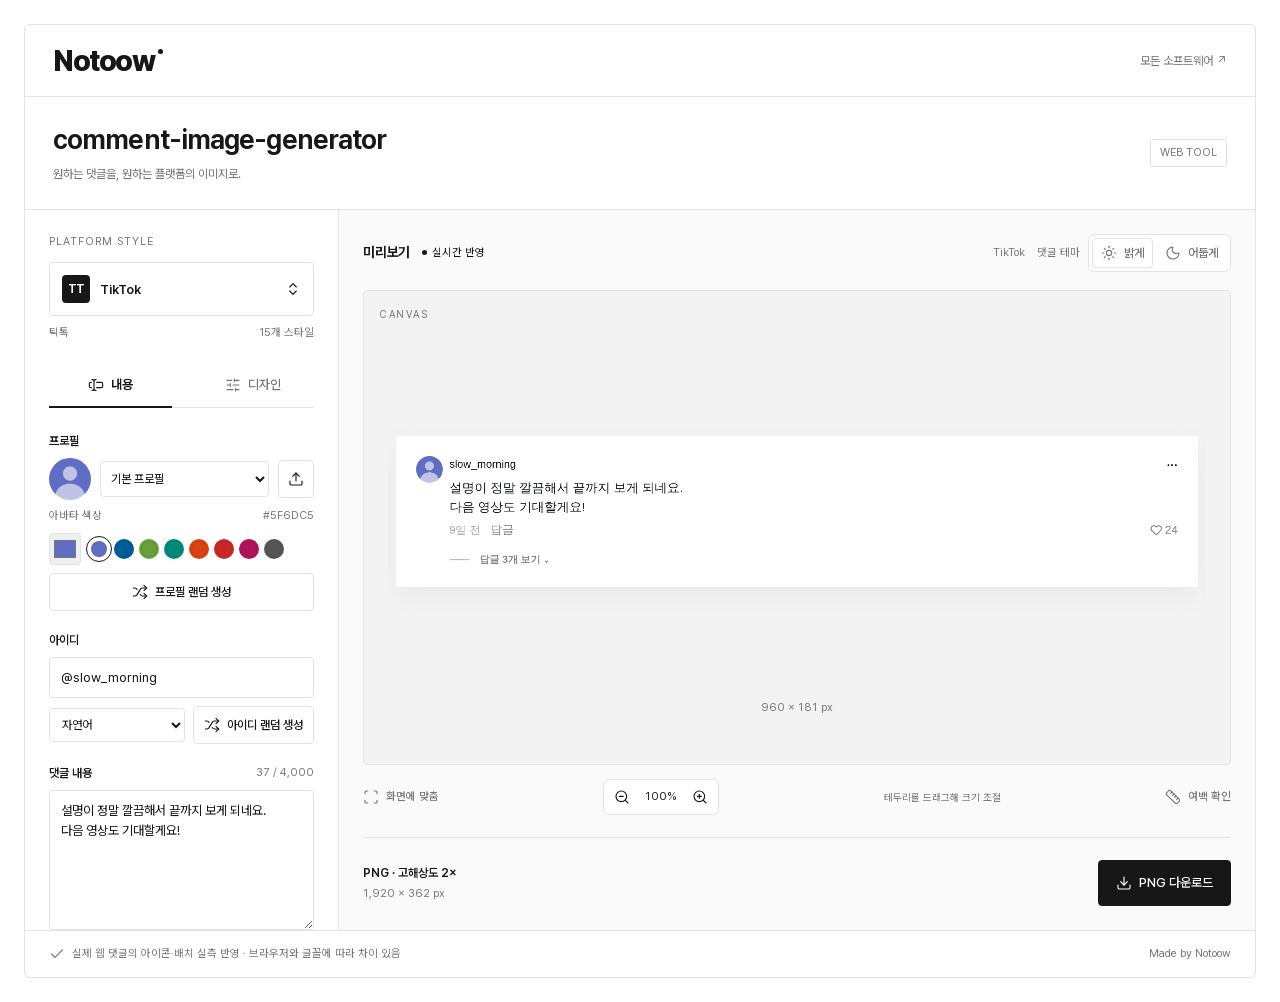
==== commit 91b82a91: "Track YouTube reply threads and add canvas zoom" ====
--- a/index.html
+++ b/index.html
@@ -25,15 +25,15 @@
 <meta name="twitter:image" content="https://notoow.github.io/comment-image-generator/assets/og-image.png">
 <link rel="icon" href="assets/favicon.png" type="image/png">
 <link rel="preload" href="assets/PretendardVariable.woff2" as="font" type="font/woff2" crossorigin>
-<link rel="stylesheet" href="styles.css?v=20261117-square-corners-reply-tail-v1">
+<link rel="stylesheet" href="styles.css?v=20261117-youtube-thread-canvas-zoom-v1">
 <script src="assets/vendor/lucide-1.17.0.js" defer></script>
 <script src="assets/vendor/html-to-image-1.11.13.js" defer></script>
 <script src="native-icons.js?v=20261111-threaded-replies-v4" defer></script>
 <script src="capture-icons.js?v=20261111-threaded-replies-v4" defer></script>
-<script src="native-templates.js?v=20261117-square-corners-reply-tail-v1" defer></script>
+<script src="native-templates.js?v=20261117-youtube-thread-canvas-zoom-v1" defer></script>
 <script src="random-generators.js?v=20261111-threaded-replies-v4" defer></script>
-<script src="resize-controller.js?v=20261117-square-corners-reply-tail-v1" defer></script>
-<script src="app.js?v=20261117-square-corners-reply-tail-v1" defer></script>
+<script src="resize-controller.js?v=20261117-youtube-thread-canvas-zoom-v1" defer></script>
+<script src="app.js?v=20261117-youtube-thread-canvas-zoom-v1" defer></script>
   <meta property="og:image:secure_url" content="https://notoow.github.io/comment-image-generator/assets/og-image.png">
 </head>
 <body>
@@ -83,7 +83,7 @@
         <section class="cs-preview" aria-label="이미지 미리보기">
           <div class="cs-preview-heading"><div><h2>미리보기</h2><span class="cs-live">실시간 반영</span></div><div class="cs-preview-tools"><span class="cs-platform-name">TikTok</span><div class="cs-canvas-theme"><span>댓글 테마</span><div class="cs-segment" role="group" aria-label="이미지 테마"><button type="button" class="cursor-interaction" data-theme="light" aria-pressed="true"><i data-lucide="sun" aria-hidden="true"></i>밝게</button><button type="button" class="cursor-interaction" data-theme="dark" aria-pressed="false"><i data-lucide="moon" aria-hidden="true"></i>어둡게</button></div></div></div></div>
           <div class="cs-stage"><span class="cs-stage-label">CANVAS</span><div class="cs-resize-area"><div class="cs-resize-origin" hidden></div><div class="cs-resize-frame" role="group" aria-label="댓글 이미지 크기 조절"><div class="cs-image-wrap"><canvas class="cs-image" aria-label="편집한 댓글 이미지">댓글 이미지 미리보기</canvas><div class="cs-live-comment" hidden></div></div><button type="button" class="cs-resize-handle" data-resize="n" aria-label="위쪽 테두리 크기 조절" title="드래그 또는 방향키로 조절"></button><button type="button" class="cs-resize-handle" data-resize="e" aria-label="오른쪽 테두리 크기 조절" title="드래그 또는 방향키로 조절"></button><button type="button" class="cs-resize-handle" data-resize="s" aria-label="아래쪽 테두리 크기 조절" title="드래그 또는 방향키로 조절"></button><button type="button" class="cs-resize-handle" data-resize="w" aria-label="왼쪽 테두리 크기 조절" title="드래그 또는 방향키로 조절"></button><button type="button" class="cs-resize-handle" data-resize="nw" aria-label="왼쪽 위 테두리 크기 조절" title="드래그 또는 방향키로 조절"></button><button type="button" class="cs-resize-handle" data-resize="ne" aria-label="오른쪽 위 테두리 크기 조절" title="드래그 또는 방향키로 조절"></button><button type="button" class="cs-resize-handle" data-resize="se" aria-label="오른쪽 아래 테두리 크기 조절" title="드래그 또는 방향키로 조절"></button><button type="button" class="cs-resize-handle" data-resize="sw" aria-label="왼쪽 아래 테두리 크기 조절" title="드래그 또는 방향키로 조절"></button><button type="button" class="cs-radius-handle" data-radius-handle="tl" aria-label="왼쪽 위 반지름 드래그"></button><button type="button" class="cs-radius-handle" data-radius-handle="tr" aria-label="오른쪽 위 반지름 드래그"></button><button type="button" class="cs-radius-handle" data-radius-handle="br" aria-label="오른쪽 아래 반지름 드래그"></button><button type="button" class="cs-radius-handle" data-radius-handle="bl" aria-label="왼쪽 아래 반지름 드래그"></button><div class="cs-comment-menu" role="menu" aria-label="댓글 이미지 작업" hidden><button type="button" role="menuitem" data-comment-edit>댓글 내용 편집</button><button type="button" role="menuitem" data-comment-copy>텍스트 복사</button></div><output class="cs-resize-tooltip" aria-live="off"></output></div></div><span class="cs-dimension"><span data-size>960 × 220 px</span></span></div>
-          <div class="cs-under-preview"><button type="button" class="cs-guide-toggle" data-fit><i data-lucide="scan" aria-hidden="true"></i>화면에 맞춤</button><span class="cs-resize-hint">테두리를 드래그해 크기 조절</span><button type="button" class="cs-guide-toggle cursor-interaction" data-guide aria-pressed="false"><i data-lucide="ruler" aria-hidden="true"></i>여백 확인</button></div>
+          <div class="cs-under-preview"><button type="button" class="cs-guide-toggle" data-fit><i data-lucide="scan" aria-hidden="true"></i>화면에 맞춤</button><div class="cs-zoom-controls" role="group" aria-label="캔버스 확대 및 축소"><button type="button" class="cs-zoom-button" data-zoom-out aria-label="캔버스 축소" title="축소"><i data-lucide="zoom-out" aria-hidden="true"></i></button><output data-zoom-level aria-live="polite">100%</output><button type="button" class="cs-zoom-button" data-zoom-in aria-label="캔버스 확대" title="확대"><i data-lucide="zoom-in" aria-hidden="true"></i></button></div><span class="cs-resize-hint">테두리를 드래그해 크기 조절</span><button type="button" class="cs-guide-toggle cursor-interaction" data-guide aria-pressed="false"><i data-lucide="ruler" aria-hidden="true"></i>여백 확인</button></div>
           <div class="cs-export"><div><h3>PNG · 고해상도 2×</h3><p data-export-size>1,920 × 440 px</p><button type="button" class="cs-download-fallback" data-show-export hidden>저장용 이미지 보기</button></div><button type="button" class="cs-download cursor-interaction" data-download><i data-lucide="download" aria-hidden="true"></i>PNG 다운로드</button></div>
         </section>
       </div>
--- a/styles.css
+++ b/styles.css
@@ -89,6 +89,10 @@
 #comment-image-generator .cs-image-wrap{width:100%;box-shadow:0 8px 28px #0000000c;background-color:var(--cs-check-a);background-image:conic-gradient(var(--cs-check-b) 25%,transparent 0 50%,var(--cs-check-b) 0 75%,transparent 0);background-size:12px 12px;border-radius:2px;overflow:hidden}
 #comment-image-generator .cs-image{display:block;width:100%;height:auto}
 #comment-image-generator .cs-resize-area{position:relative;width:100%;display:flex;justify-content:center;min-width:0}
+#comment-image-generator .cs-zoom-controls{display:inline-flex;align-items:center;gap:2px;padding:2px;border:1px solid var(--cs-line);border-radius:6px;background:var(--cs-bg);color:var(--cs-ink);font-size:11px;font-variant-numeric:tabular-nums}
+#comment-image-generator .cs-app .cs-zoom-button{width:32px;min-width:32px;height:30px;min-height:30px;padding:4px;display:grid;place-items:center;border:0;border-radius:4px;background:transparent;color:inherit}
+#comment-image-generator .cs-app .cs-zoom-button:hover{background:var(--cs-soft)}
+#comment-image-generator .cs-zoom-controls output{min-width:42px;text-align:center}
 #comment-image-generator .cs-resize-frame{position:relative;flex:none;z-index:3}
 #comment-image-generator .cs-resize-frame .cs-image-wrap{height:100%;position:relative}
 #comment-image-generator .cs-resize-frame:after{content:"";position:absolute;inset:-1px;border:1px solid #171717;box-shadow:inset 0 0 0 1px #fff8;pointer-events:none;opacity:0}
@@ -135,7 +139,7 @@
 #comment-image-generator .cs-height-control{display:grid;grid-template-columns:minmax(0,1fr) auto;gap:10px;align-items:end}
 @media(pointer:coarse){#comment-image-generator .cs-resize-handle:after{opacity:1;width:10px;height:10px}#comment-image-generator .cs-app .cs-resize-handle{touch-action:none}}
 #comment-image-generator .cs-dimension{font-size:11px;color:var(--cs-muted);display:flex;gap:6px;justify-content:center;align-items:center;font-variant-numeric:tabular-nums}
-#comment-image-generator .cs-under-preview{display:flex;align-items:center;justify-content:space-between;gap:12px;margin-top:14px;color:var(--cs-muted);font-size:11px}
+#comment-image-generator .cs-under-preview{display:flex;align-items:center;justify-content:space-between;flex-wrap:wrap;gap:8px 12px;margin-top:14px;color:var(--cs-muted);font-size:11px}
 #comment-image-generator .cs-under-preview span{display:flex;gap:6px;align-items:center}
 #comment-image-generator .cs-app .cs-guide-toggle{border:0;background:transparent;font-size:11px;min-height:28px;padding:0;color:var(--cs-muted)}
 #comment-image-generator .cs-app .cs-guide-toggle[aria-pressed=true]{color:var(--cs-accent)}
@@ -170,8 +174,8 @@
 #comment-image-generator .cs-app .cs-work{flex:0 0 min(1000px,calc(100vh - 180px));height:min(1000px,calc(100vh - 180px));min-height:700px;grid-template-rows:minmax(0,1fr)}
 #comment-image-generator .cs-controls{min-height:0;overflow-y:auto;overscroll-behavior:contain}
 #comment-image-generator .cs-preview{min-height:0}
-#comment-image-generator .cs-stage{min-height:0;overflow:hidden}
-#comment-image-generator .cs-resize-area{flex:1;min-height:0;align-items:center}
+#comment-image-generator .cs-stage{min-height:0;overflow:auto}
+#comment-image-generator .cs-resize-area{flex:1;min-height:0;overflow:auto;justify-content:safe center;align-items:safe center}
 #comment-image-generator .cs-reply-editor .cs-reply-legend{width:100%;display:flex;align-items:center;justify-content:space-between;padding:0 2px 0 6px}
 #comment-image-generator .cs-reply-editor .cs-reply-remove{flex:none;width:36px;height:36px;min-width:36px;min-height:36px;margin:0!important;padding:0!important;border:0!important;border-radius:50%!important;display:grid;place-items:center;background:transparent!important;color:#888;font-size:20px!important;line-height:1}
 #comment-image-generator .cs-reply-editor .cs-reply-remove:hover{background:#f0f0f0!important;color:#111}
@@ -220,3 +224,5 @@
 @media(pointer:coarse){#comment-image-generator .cs-app .cs-radius-handle{opacity:1}}
 @media(max-width:800px){#comment-image-generator .cs-reply-profile{grid-template-columns:36px 48px minmax(0,1fr);gap:6px}}
 @media(max-width:650px){#comment-image-generator .cs-app .cs-work{flex:none;height:auto;min-height:0}#comment-image-generator .cs-controls{max-height:none;overflow:visible}#comment-image-generator .cs-stage{height:360px;min-height:240px;flex:none}#comment-image-generator .cs-resize-area{flex:none;min-height:250px}}
+@media(pointer:coarse){#comment-image-generator .cs-app .cs-zoom-button{width:44px;min-width:44px;height:44px;min-height:44px}#comment-image-generator .cs-zoom-controls{gap:4px}}
+@media(max-width:650px){#comment-image-generator .cs-resize-area{height:250px;min-height:250px;overflow:auto}}
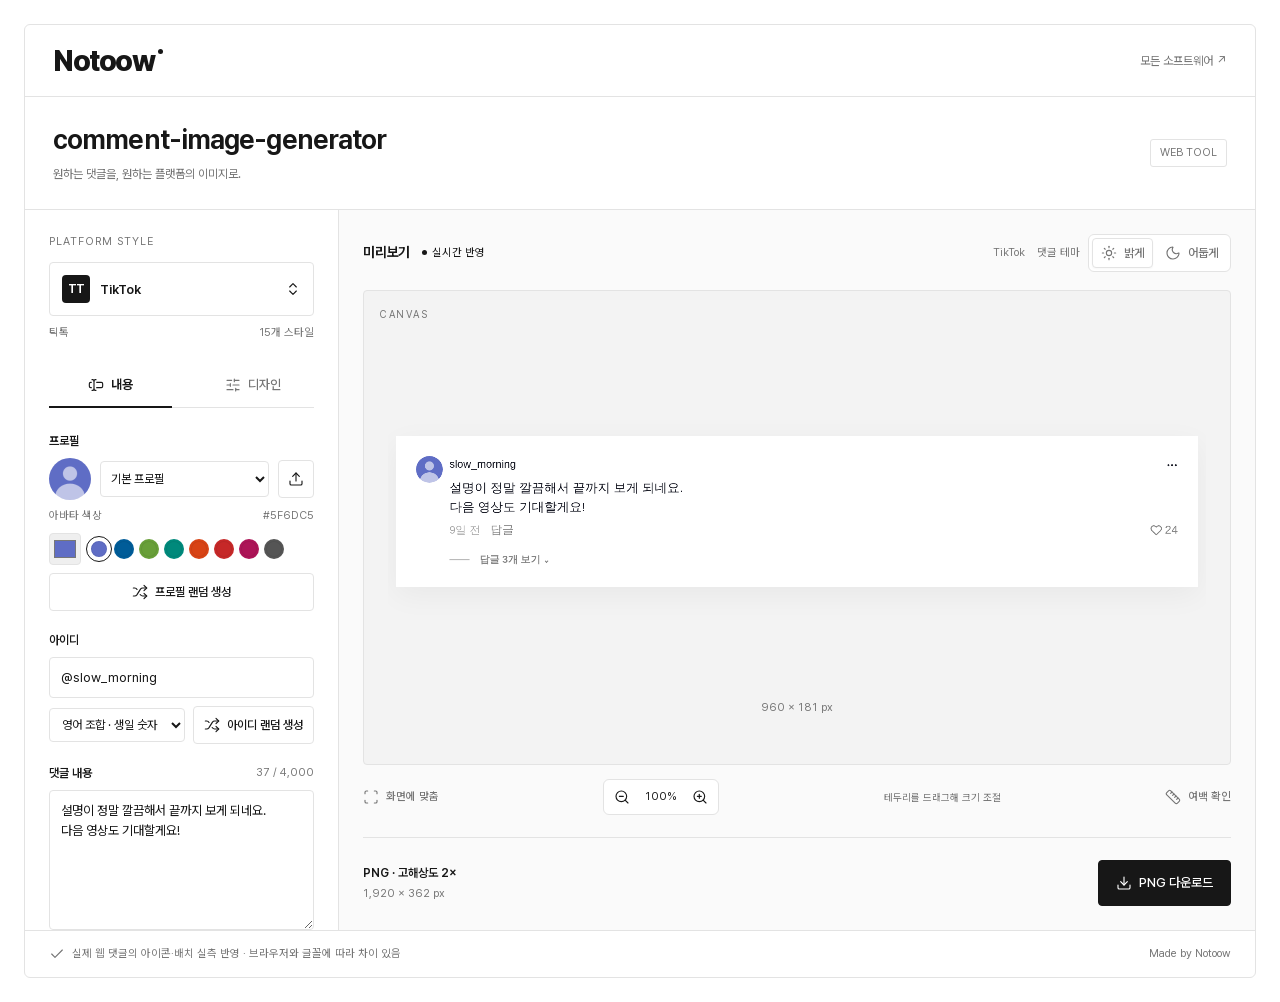
==== commit c50a0a41: "Randomize default avatar colors and generate English birthday handles" ====
--- a/index.html
+++ b/index.html
@@ -31,9 +31,9 @@
 <script src="native-icons.js?v=20261111-threaded-replies-v4" defer></script>
 <script src="capture-icons.js?v=20261111-threaded-replies-v4" defer></script>
 <script src="native-templates.js?v=20261117-youtube-thread-canvas-zoom-v1" defer></script>
-<script src="random-generators.js?v=20261111-threaded-replies-v4" defer></script>
-<script src="resize-controller.js?v=20261117-youtube-thread-canvas-zoom-v1" defer></script>
-<script src="app.js?v=20261117-youtube-thread-canvas-zoom-v1" defer></script>
+<script src="random-generators.js?v=20261117-profile-random-v2" defer></script>
+<script src="resize-controller.js?v=20261117-youtube-thread-canvas-zoom-v2" defer></script>
+<script src="app.js?v=20261117-profile-random-v2" defer></script>
   <meta property="og:image:secure_url" content="https://notoow.github.io/comment-image-generator/assets/og-image.png">
 </head>
 <body>
@@ -57,7 +57,7 @@
           <div class="cs-control-body">
             <div class="cs-panel" data-panel="content">
               <div class="cs-field" data-avatar-field><span class="cs-field-title">프로필</span><div class="cs-avatar-row"><canvas class="cs-avatar-mini" width="84" height="84" aria-label="선택한 프로필"></canvas><select data-key="avatarMode" aria-label="프로필 스타일"><option value="default">기본 프로필</option><option value="random">랜덤 프로필</option><option value="initials">이니셜</option><option value="original">업로드한 사진</option><option value="mosaic">모자이크</option><option value="blur">블러</option></select><button type="button" class="cs-icon-button cursor-interaction" data-upload aria-label="프로필 사진 업로드"><i data-lucide="upload" aria-hidden="true"></i></button><input type="file" data-file accept="image/*" hidden></div><div class="cs-avatar-colors"><div class="cs-color-label"><label for="avatar-color">아바타 색상</label><span data-avatar-color-value>#5F6DC5</span></div><div class="cs-color-options"><input id="avatar-color" type="color" data-key="avatarColor" value="#5f6dc5" aria-label="아바타 색상 직접 선택"><div class="cs-color-swatches" role="group" aria-label="아바타 색상"><button type="button" data-avatar-color="#5f6dc5" style="--avatar-swatch:#5f6dc5" aria-label="보라 아바타" aria-pressed="false"></button><button type="button" data-avatar-color="#005c98" style="--avatar-swatch:#005c98" aria-label="파랑 아바타" aria-pressed="false"></button><button type="button" data-avatar-color="#689f38" style="--avatar-swatch:#689f38" aria-label="초록 아바타" aria-pressed="false"></button><button type="button" data-avatar-color="#00897b" style="--avatar-swatch:#00897b" aria-label="청록 아바타" aria-pressed="false"></button><button type="button" data-avatar-color="#d84315" style="--avatar-swatch:#d84315" aria-label="주황 아바타" aria-pressed="false"></button><button type="button" data-avatar-color="#c62828" style="--avatar-swatch:#c62828" aria-label="빨강 아바타" aria-pressed="false"></button><button type="button" data-avatar-color="#ad1457" style="--avatar-swatch:#ad1457" aria-label="분홍 아바타" aria-pressed="false"></button><button type="button" data-avatar-color="#555555" style="--avatar-swatch:#555555" aria-label="회색 아바타" aria-pressed="false"></button></div></div><label class="cs-field" data-initials-field hidden><span class="cs-field-title">이니셜</span><input data-key="avatarText" value="KS" maxlength="3" autocomplete="off" aria-label="아바타 이니셜"></label></div><button type="button" class="cs-generate-button cursor-interaction" data-random-avatar><i data-lucide="shuffle" aria-hidden="true"></i>프로필 랜덤 생성</button></div>
-              <div class="cs-field"><label class="cs-field-title" for="comment-handle">아이디</label><input id="comment-handle" data-key="handle" value="@slow_morning" maxlength="60" autocomplete="off"><div class="cs-name-generator"><select data-key="nameStyle" aria-label="랜덤 아이디 종류"><option value="color">색상</option><option value="food">음식</option><option value="phrase" selected>자연어</option><option value="alphabet">알파벳 조합</option></select><button type="button" class="cs-generate-button cursor-interaction" data-random-name><i data-lucide="shuffle" aria-hidden="true"></i>아이디 랜덤 생성</button></div></div>
+              <div class="cs-field"><label class="cs-field-title" for="comment-handle">아이디</label><input id="comment-handle" data-key="handle" value="@slow_morning" maxlength="60" autocomplete="off"><div class="cs-name-generator"><select data-key="nameStyle" aria-label="랜덤 아이디 종류"><option value="color">색상</option><option value="food">음식</option><option value="phrase">자연어</option><option value="alphabet" selected>영어 조합 · 생일 숫자</option></select><button type="button" class="cs-generate-button cursor-interaction" data-random-name><i data-lucide="shuffle" aria-hidden="true"></i>아이디 랜덤 생성</button></div></div>
               <label class="cs-field cs-text-field"><span class="cs-field-title">댓글 내용 <output data-count>0 / 4,000</output></span><textarea data-key="text" rows="4" maxlength="4000" spellcheck="false">설명이 정말 깔끔해서 끝까지 보게 되네요.
 다음 영상도 기대할게요!</textarea></label>
               <section class="cs-field" data-replies-editor hidden aria-label="답글 목록"><div class="cs-field-title cs-replies-heading"><span>대댓글 <small data-reply-count>0 / 20</small></span><button type="button" data-add-reply>+ 답글 추가</button></div><p class="cs-reply-empty" data-reply-empty>대댓글이 없습니다. 필요하면 답글을 추가하세요.</p><div data-reply-list></div></section>
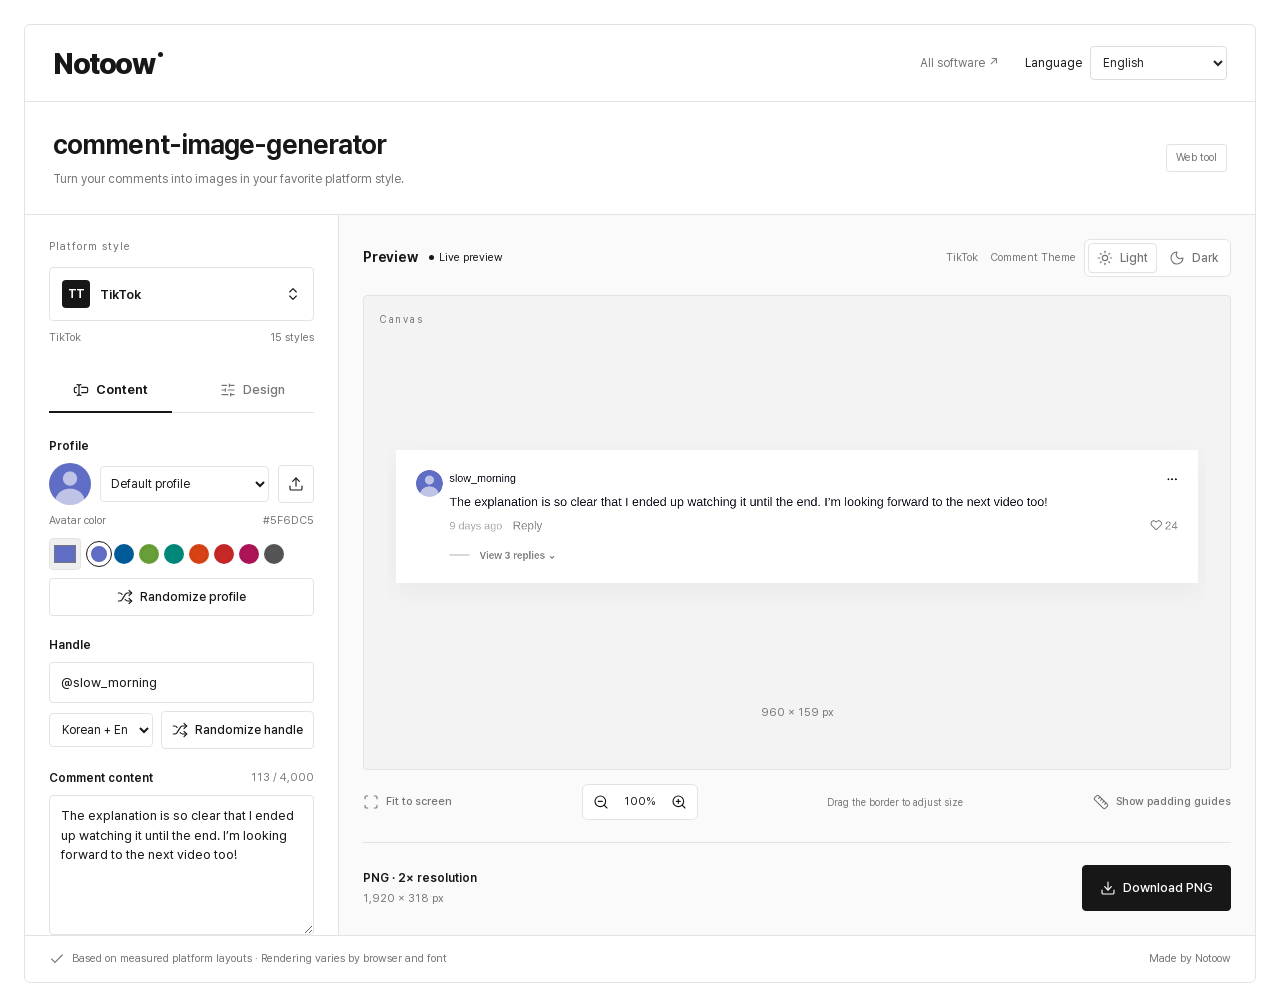
==== commit cb42dc98: "Localize editor in 22 languages and unify reply profile controls" ====
--- a/index.html
+++ b/index.html
@@ -25,15 +25,18 @@
 <meta name="twitter:image" content="https://notoow.github.io/comment-image-generator/assets/og-image.png">
 <link rel="icon" href="assets/favicon.png" type="image/png">
 <link rel="preload" href="assets/PretendardVariable.woff2" as="font" type="font/woff2" crossorigin>
-<link rel="stylesheet" href="styles.css?v=20261117-youtube-thread-canvas-zoom-v1">
+<link rel="stylesheet" href="styles.css?v=20261117-i18n-replies-v1">
+<script src="localization/catalogs.js?v=20261117" defer></script>
+<script src="i18n.js?v=20261117" defer></script>
 <script src="assets/vendor/lucide-1.17.0.js" defer></script>
 <script src="assets/vendor/html-to-image-1.11.13.js" defer></script>
 <script src="native-icons.js?v=20261111-threaded-replies-v4" defer></script>
 <script src="capture-icons.js?v=20261111-threaded-replies-v4" defer></script>
-<script src="native-templates.js?v=20261117-youtube-thread-canvas-zoom-v1" defer></script>
-<script src="random-generators.js?v=20261117-profile-random-v2" defer></script>
+<script src="avatar-renderer.js?v=20261117" defer></script>
+<script src="native-templates.js?v=20261117-i18n-replies-v1" defer></script>
+<script src="random-generators.js?v=20261117-i18n-replies-v1" defer></script>
 <script src="resize-controller.js?v=20261117-youtube-thread-canvas-zoom-v2" defer></script>
-<script src="app.js?v=20261117-profile-random-v2" defer></script>
+<script src="app.js?v=20261117-i18n-replies-v1" defer></script>
   <meta property="og:image:secure_url" content="https://notoow.github.io/comment-image-generator/assets/og-image.png">
 </head>
 <body>
@@ -44,6 +47,7 @@
       <header class="cs-top">
         <a class="cs-wordmark" href="https://notoow.com/ko/" aria-label="Notoow 홈페이지">Notoow</a>
         <a class="cs-software" href="https://notoow.com/ko/software/">모든 소프트웨어 ↗</a>
+        <label class="cs-language"><span>언어</span><select data-language aria-label="언어"></select></label>
       </header>
       <div class="cs-project"><div><h1>comment-image-generator</h1><p>원하는 댓글을, 원하는 플랫폼의 이미지로.</p></div><span class="cs-badge">WEB TOOL</span></div>
       <div class="cs-work">
@@ -57,7 +61,7 @@
           <div class="cs-control-body">
             <div class="cs-panel" data-panel="content">
               <div class="cs-field" data-avatar-field><span class="cs-field-title">프로필</span><div class="cs-avatar-row"><canvas class="cs-avatar-mini" width="84" height="84" aria-label="선택한 프로필"></canvas><select data-key="avatarMode" aria-label="프로필 스타일"><option value="default">기본 프로필</option><option value="random">랜덤 프로필</option><option value="initials">이니셜</option><option value="original">업로드한 사진</option><option value="mosaic">모자이크</option><option value="blur">블러</option></select><button type="button" class="cs-icon-button cursor-interaction" data-upload aria-label="프로필 사진 업로드"><i data-lucide="upload" aria-hidden="true"></i></button><input type="file" data-file accept="image/*" hidden></div><div class="cs-avatar-colors"><div class="cs-color-label"><label for="avatar-color">아바타 색상</label><span data-avatar-color-value>#5F6DC5</span></div><div class="cs-color-options"><input id="avatar-color" type="color" data-key="avatarColor" value="#5f6dc5" aria-label="아바타 색상 직접 선택"><div class="cs-color-swatches" role="group" aria-label="아바타 색상"><button type="button" data-avatar-color="#5f6dc5" style="--avatar-swatch:#5f6dc5" aria-label="보라 아바타" aria-pressed="false"></button><button type="button" data-avatar-color="#005c98" style="--avatar-swatch:#005c98" aria-label="파랑 아바타" aria-pressed="false"></button><button type="button" data-avatar-color="#689f38" style="--avatar-swatch:#689f38" aria-label="초록 아바타" aria-pressed="false"></button><button type="button" data-avatar-color="#00897b" style="--avatar-swatch:#00897b" aria-label="청록 아바타" aria-pressed="false"></button><button type="button" data-avatar-color="#d84315" style="--avatar-swatch:#d84315" aria-label="주황 아바타" aria-pressed="false"></button><button type="button" data-avatar-color="#c62828" style="--avatar-swatch:#c62828" aria-label="빨강 아바타" aria-pressed="false"></button><button type="button" data-avatar-color="#ad1457" style="--avatar-swatch:#ad1457" aria-label="분홍 아바타" aria-pressed="false"></button><button type="button" data-avatar-color="#555555" style="--avatar-swatch:#555555" aria-label="회색 아바타" aria-pressed="false"></button></div></div><label class="cs-field" data-initials-field hidden><span class="cs-field-title">이니셜</span><input data-key="avatarText" value="KS" maxlength="3" autocomplete="off" aria-label="아바타 이니셜"></label></div><button type="button" class="cs-generate-button cursor-interaction" data-random-avatar><i data-lucide="shuffle" aria-hidden="true"></i>프로필 랜덤 생성</button></div>
-              <div class="cs-field"><label class="cs-field-title" for="comment-handle">아이디</label><input id="comment-handle" data-key="handle" value="@slow_morning" maxlength="60" autocomplete="off"><div class="cs-name-generator"><select data-key="nameStyle" aria-label="랜덤 아이디 종류"><option value="color">색상</option><option value="food">음식</option><option value="phrase">자연어</option><option value="alphabet" selected>영어 조합 · 생일 숫자</option></select><button type="button" class="cs-generate-button cursor-interaction" data-random-name><i data-lucide="shuffle" aria-hidden="true"></i>아이디 랜덤 생성</button></div></div>
+              <div class="cs-field"><label class="cs-field-title" for="comment-handle">아이디</label><input id="comment-handle" data-key="handle" value="@slow_morning" maxlength="60" autocomplete="off"><div class="cs-name-generator"><select data-key="nameStyle" aria-label="랜덤 아이디 종류"><option value="mixed" selected>한글 + 영어 혼합</option><option value="korean">한글 전체</option><option value="color">색상</option><option value="food">음식</option><option value="phrase">자연어</option><option value="alphabet">영어 조합</option></select><button type="button" class="cs-generate-button cursor-interaction" data-random-name><i data-lucide="shuffle" aria-hidden="true"></i>아이디 랜덤 생성</button></div></div>
               <label class="cs-field cs-text-field"><span class="cs-field-title">댓글 내용 <output data-count>0 / 4,000</output></span><textarea data-key="text" rows="4" maxlength="4000" spellcheck="false">설명이 정말 깔끔해서 끝까지 보게 되네요.
 다음 영상도 기대할게요!</textarea></label>
               <section class="cs-field" data-replies-editor hidden aria-label="답글 목록"><div class="cs-field-title cs-replies-heading"><span>대댓글 <small data-reply-count>0 / 20</small></span><button type="button" data-add-reply>+ 답글 추가</button></div><p class="cs-reply-empty" data-reply-empty>대댓글이 없습니다. 필요하면 답글을 추가하세요.</p><div data-reply-list></div></section>
@@ -75,8 +79,8 @@
 
               <div class="cs-field cs-opacity-field"><label class="cs-field"><span class="cs-field-title">배경 불투명도 <output data-opacity>100%</output></span><input data-key="opacity" type="range" min="0" max="100" value="100"></label><label class="cs-check">투명 배경<input data-transparent type="checkbox"></label></div>
               <div class="cs-pair"><label class="cs-field"><span class="cs-field-title">이미지 너비</span><input data-key="width" type="number" min="240" max="1600" step="1" value="960"></label><label class="cs-field"><span class="cs-field-title">글자 크기</span><select data-key="font"><option value="12">12 px</option><option value="14" selected>14 px</option><option value="16">16 px</option><option value="20">20 px</option><option value="24">24 px</option><option value="28">28 px</option><option value="32">32 px</option></select></label></div>
-              <div class="cs-height-control"><label class="cs-field"><span class="cs-field-title">이미지 높이</span><input data-key="height" type="number" min="64" max="8000" step="1" placeholder="자동" aria-label="이미지 높이"></label><button type="button" data-auto-height>높이 자동</button></div><div class="cs-spacing"><label class="cs-field"><span class="cs-field-title">위·아래 여백 <output data-padding>24 px</output></span><input data-key="padding" type="range" min="16" max="48" step="4" value="24"></label><span class="cs-help">위와 아래에 같은 여백을 적용합니다.</span><label class="cs-field"><span class="cs-field-title">좌·우 여백 <output data-horizontal>24 px</output></span><input data-key="horizontal" type="range" min="16" max="64" step="4" value="24"></label></div>
-              <div class="cs-field cs-radius-editor"><div class="cs-radius-heading"><span class="cs-field-title">모서리 반지름</span><button type="button" class="cs-radius-link" data-radius-link aria-pressed="true" aria-label="모서리 반지름 연결" title="네 모서리 값을 함께 조절"><svg viewBox="0 0 24 24" aria-hidden="true"><path d="M10 13a5 5 0 0 0 7.07 0l3-3a5 5 0 0 0-7.07-7.07l-1.72 1.72"/><path d="M14 11a5 5 0 0 0-7.07 0l-3 3a5 5 0 0 0 7.07 7.07l1.71-1.71"/></svg><span data-radius-link-label>연결됨</span></button></div><div class="cs-radius-grid"><label><span>왼쪽 위</span><div><input type="number" min="0" max="160" step="1" value="0" data-radius-corner="tl" aria-label="왼쪽 위 반지름"><span>px</span></div></label><label><span>오른쪽 위</span><div><input type="number" min="0" max="160" step="1" value="0" data-radius-corner="tr" aria-label="오른쪽 위 반지름"><span>px</span></div></label><label><span>왼쪽 아래</span><div><input type="number" min="0" max="160" step="1" value="0" data-radius-corner="bl" aria-label="왼쪽 아래 반지름"><span>px</span></div></label><label><span>오른쪽 아래</span><div><input type="number" min="0" max="160" step="1" value="0" data-radius-corner="br" aria-label="오른쪽 아래 반지름"><span>px</span></div></label></div><p class="cs-help">캔버스 크기를 바꿔도 반지름은 픽셀 값으로 유지됩니다. 모서리 점을 드래그해도 조절할 수 있습니다.</p></div>
+              <div class="cs-height-control"><label class="cs-field"><span class="cs-field-title">이미지 높이</span><input data-key="height" type="number" min="64" max="8000" step="1" placeholder="자동" aria-label="이미지 높이"></label><button type="button" data-auto-height>높이 자동</button></div><details class="cs-precision-settings"><summary>여백 · 정확한 값</summary><div class="cs-spacing"><label class="cs-field"><span class="cs-field-title">위·아래 여백 <output data-padding>24 px</output></span><input data-key="padding" type="range" min="16" max="48" step="4" value="24"></label><span class="cs-help">위와 아래에 같은 여백을 적용합니다.</span><label class="cs-field"><span class="cs-field-title">좌·우 여백 <output data-horizontal>24 px</output></span><input data-key="horizontal" type="range" min="16" max="64" step="4" value="24"></label></div></details>
+              <details class="cs-precision-settings"><summary>모서리 반지름 · 정확한 값</summary><div class="cs-field cs-radius-editor"><div class="cs-radius-heading"><span class="cs-field-title">모서리 반지름</span><button type="button" class="cs-radius-link" data-radius-link aria-pressed="true" aria-label="모서리 반지름 연결" title="네 모서리 값을 함께 조절"><svg viewBox="0 0 24 24" aria-hidden="true"><path d="M10 13a5 5 0 0 0 7.07 0l3-3a5 5 0 0 0-7.07-7.07l-1.72 1.72"/><path d="M14 11a5 5 0 0 0-7.07 0l-3 3a5 5 0 0 0 7.07 7.07l1.71-1.71"/></svg><span data-radius-link-label>연결됨</span></button></div><div class="cs-radius-grid"><label><span>왼쪽 위</span><div><input type="number" min="0" max="160" step="1" value="0" data-radius-corner="tl" aria-label="왼쪽 위 반지름"><span>px</span></div></label><label><span>오른쪽 위</span><div><input type="number" min="0" max="160" step="1" value="0" data-radius-corner="tr" aria-label="오른쪽 위 반지름"><span>px</span></div></label><label><span>왼쪽 아래</span><div><input type="number" min="0" max="160" step="1" value="0" data-radius-corner="bl" aria-label="왼쪽 아래 반지름"><span>px</span></div></label><label><span>오른쪽 아래</span><div><input type="number" min="0" max="160" step="1" value="0" data-radius-corner="br" aria-label="오른쪽 아래 반지름"><span>px</span></div></label></div><p class="cs-help">캔버스 크기를 바꿔도 반지름은 픽셀 값으로 유지됩니다. 모서리 점을 드래그해도 조절할 수 있습니다.</p></div></details>
             </div>
           </div>
         </aside>
--- a/styles.css
+++ b/styles.css
@@ -108,9 +108,9 @@
 #comment-image-generator .cs-color-options{display:flex;gap:8px;align-items:center}
 #comment-image-generator .cs-app input[type=color]{width:32px;height:32px;min-width:32px;padding:2px;border:1px solid var(--cs-line);border-radius:4px;cursor:pointer}
 #comment-image-generator .cs-color-swatches{display:flex;gap:5px;flex-wrap:wrap}
-#comment-image-generator .cs-app [data-avatar-color]{width:20px;height:20px;min-width:20px;min-height:20px;padding:0;border:2px solid transparent;border-radius:50%;background:var(--avatar-swatch);box-shadow:inset 0 0 0 1px #0001}
-#comment-image-generator .cs-app [data-avatar-color]:hover{background:var(--avatar-swatch);outline:1px solid #777;outline-offset:2px}
-#comment-image-generator .cs-app [data-avatar-color][aria-pressed=true]{outline:1px solid #171717;outline-offset:2px;border-color:#fff}
+#comment-image-generator .cs-app :is([data-avatar-color],[data-reply-avatar-color]){width:20px;height:20px;min-width:20px;min-height:20px;padding:0;border:2px solid transparent;border-radius:50%;background:var(--avatar-swatch);box-shadow:inset 0 0 0 1px #0001}
+#comment-image-generator .cs-app :is([data-avatar-color],[data-reply-avatar-color]):hover{background:var(--avatar-swatch);outline:1px solid #777;outline-offset:2px}
+#comment-image-generator .cs-app :is([data-avatar-color],[data-reply-avatar-color])[aria-pressed=true]{outline:1px solid #171717;outline-offset:2px;border-color:#fff}
 #comment-image-generator .cs-comment-menu{position:absolute;width:190px;padding:6px;background:var(--cs-bg);border:1px solid var(--cs-line);border-radius:10px;box-shadow:0 4px 20px #0002;z-index:10}
 #comment-image-generator .cs-app .cs-comment-menu button{display:block;width:100%;text-align:left;border:0;background:transparent;border-radius:5px;padding:10px;font-size:13px}
 #comment-image-generator .cs-app .cs-comment-menu button:hover{background:#f2f2f2}
@@ -226,3 +226,9 @@
 @media(max-width:650px){#comment-image-generator .cs-app .cs-work{flex:none;height:auto;min-height:0}#comment-image-generator .cs-controls{max-height:none;overflow:visible}#comment-image-generator .cs-stage{height:360px;min-height:240px;flex:none}#comment-image-generator .cs-resize-area{flex:none;min-height:250px}}
 @media(pointer:coarse){#comment-image-generator .cs-app .cs-zoom-button{width:44px;min-width:44px;height:44px;min-height:44px}#comment-image-generator .cs-zoom-controls{gap:4px}}
 @media(max-width:650px){#comment-image-generator .cs-resize-area{height:250px;min-height:250px;overflow:auto}}
+
+#comment-image-generator .cs-precision-settings{border-top:1px solid var(--cs-line);padding:14px 0}#comment-image-generator .cs-precision-settings>summary{cursor:pointer;font-size:12px;font-weight:600;min-height:30px;align-content:center}#comment-image-generator .cs-precision-settings .cs-spacing,#comment-image-generator .cs-precision-settings .cs-radius-editor{border:0;padding-top:12px}#comment-image-generator .cs-reply-editor>.cs-field{margin-top:14px}#comment-image-generator .cs-reply-editor .cs-avatar-row{min-width:0}#comment-image-generator .cs-reply-editor .cs-avatar-row select{min-width:0;flex:1}
+
+html:not([data-i18n-ready]) .cs-app{visibility:hidden}#comment-image-generator .cs-language{display:flex;align-items:center;gap:8px;font-size:12px;margin-inline-start:16px}#comment-image-generator .cs-language select{max-width:150px;min-height:34px;border:1px solid #ddd;border-radius:4px;background:white;color:#222;padding:5px 8px;font:inherit}#comment-image-generator .cs-software{margin-inline-start:auto}#comment-image-generator .cs-top{flex-wrap:wrap;gap:10px}#comment-image-generator .cs-field-title,#comment-image-generator .cs-generate-button{overflow-wrap:anywhere}#comment-image-generator .cs-resize-area,#comment-image-generator .cs-image-wrap,#comment-image-generator .cs-live-comment{direction:ltr}#comment-image-generator .cs-reply-editor input[data-reply-field=handle],#comment-image-generator input[data-key=handle]{direction:ltr}[dir=rtl] #comment-image-generator .cs-controls{text-align:right}[dir=rtl] #comment-image-generator .cs-controls input,[dir=rtl] #comment-image-generator .cs-controls textarea{text-align:start}@media(max-width:600px){#comment-image-generator .cs-language{margin-inline-start:0}#comment-image-generator .cs-language select{max-width:130px}#comment-image-generator .cs-preview-heading,#comment-image-generator .cs-preview-tools{flex-wrap:wrap;gap:8px}}
+
+#comment-image-generator .cs-language{flex:none}#comment-image-generator .cs-language>span{white-space:nowrap;flex:none}#comment-image-generator .cs-language select{width:auto}#comment-image-generator .cs-reply-editor .cs-name-generator{grid-template-columns:minmax(0,1fr)}
